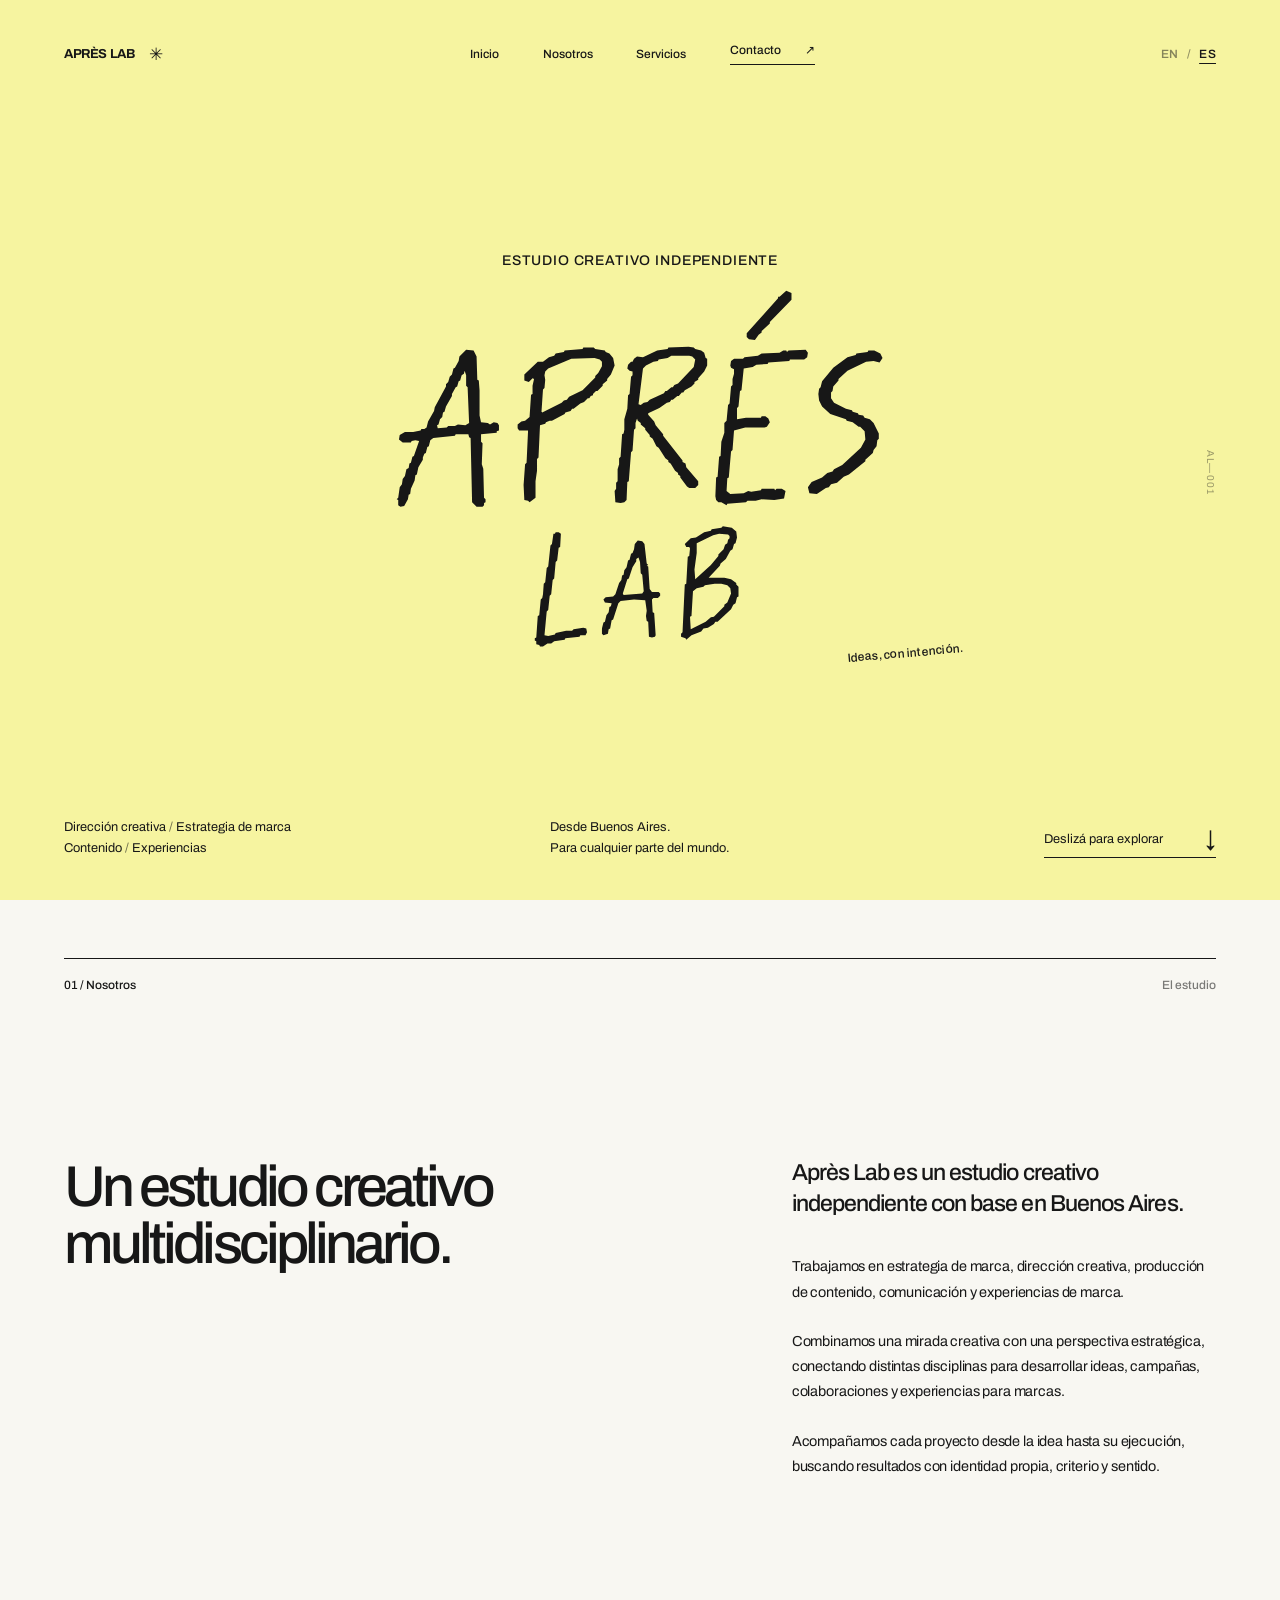
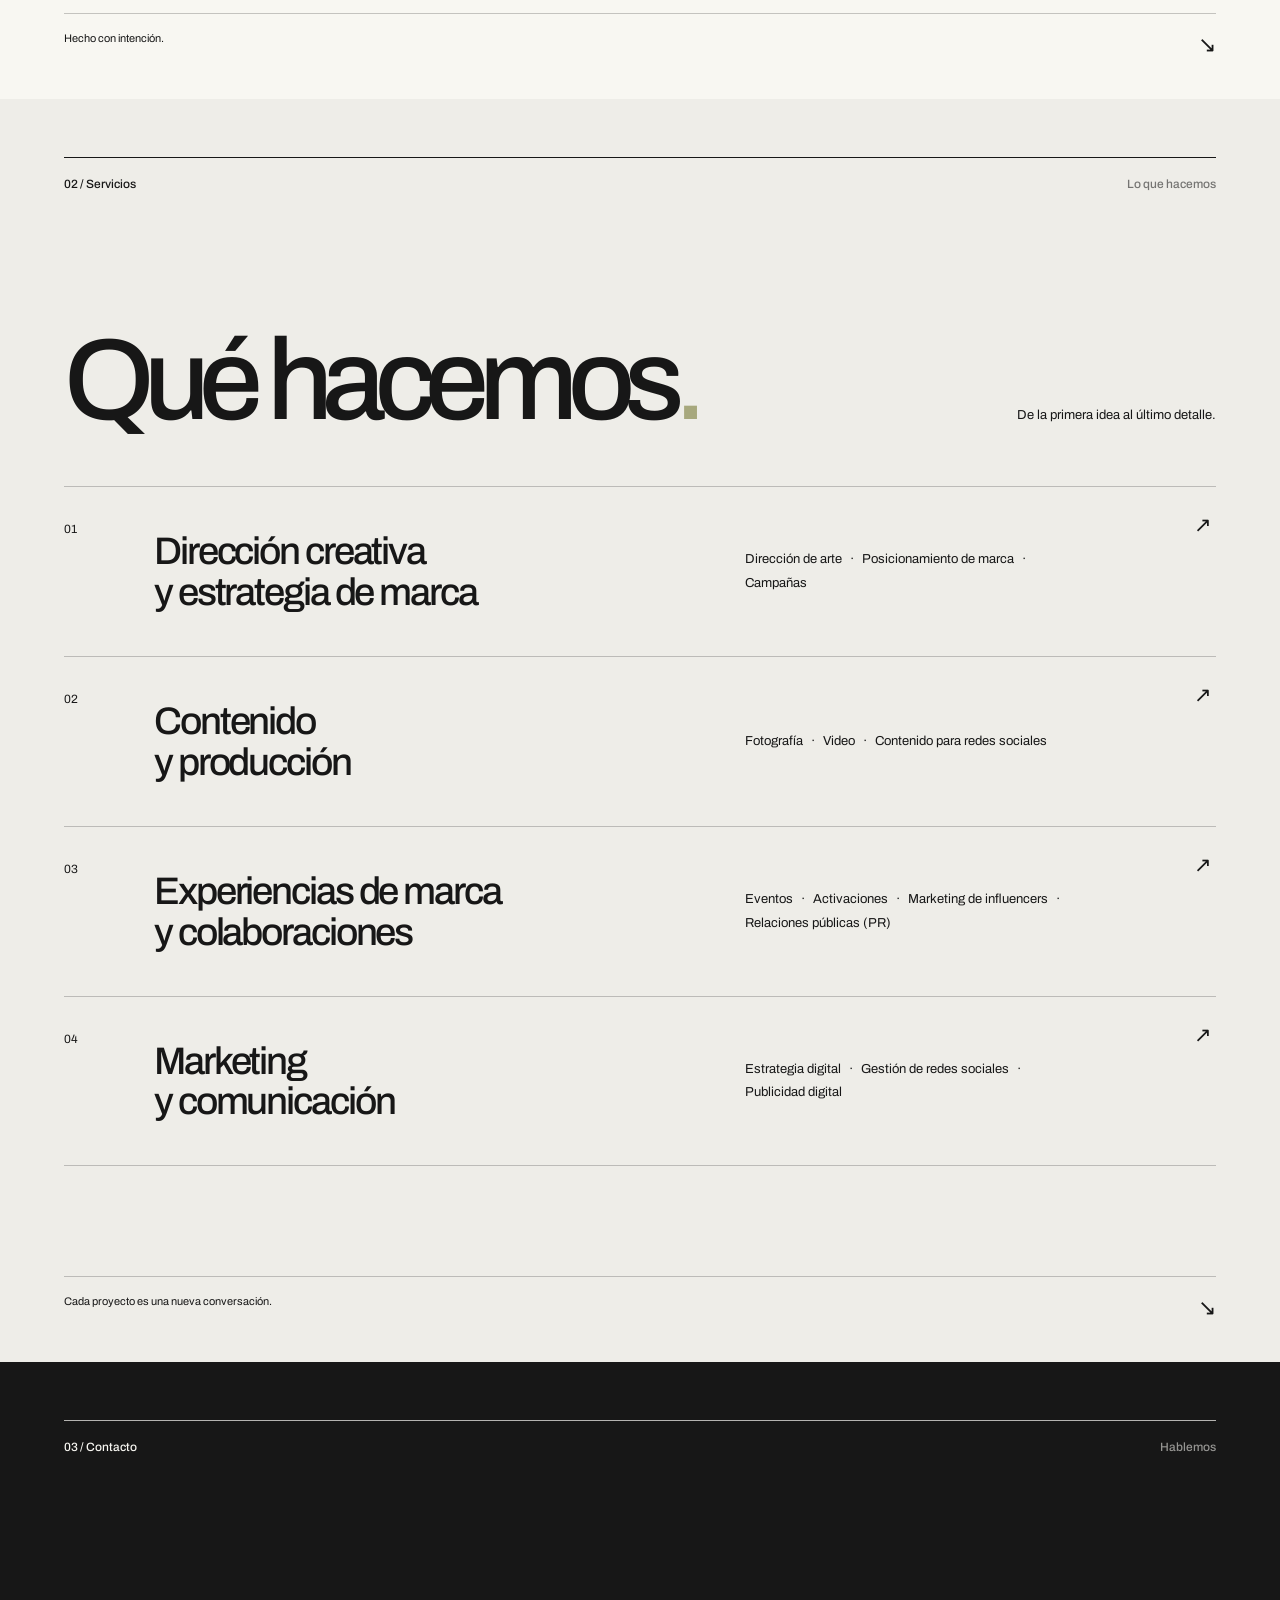
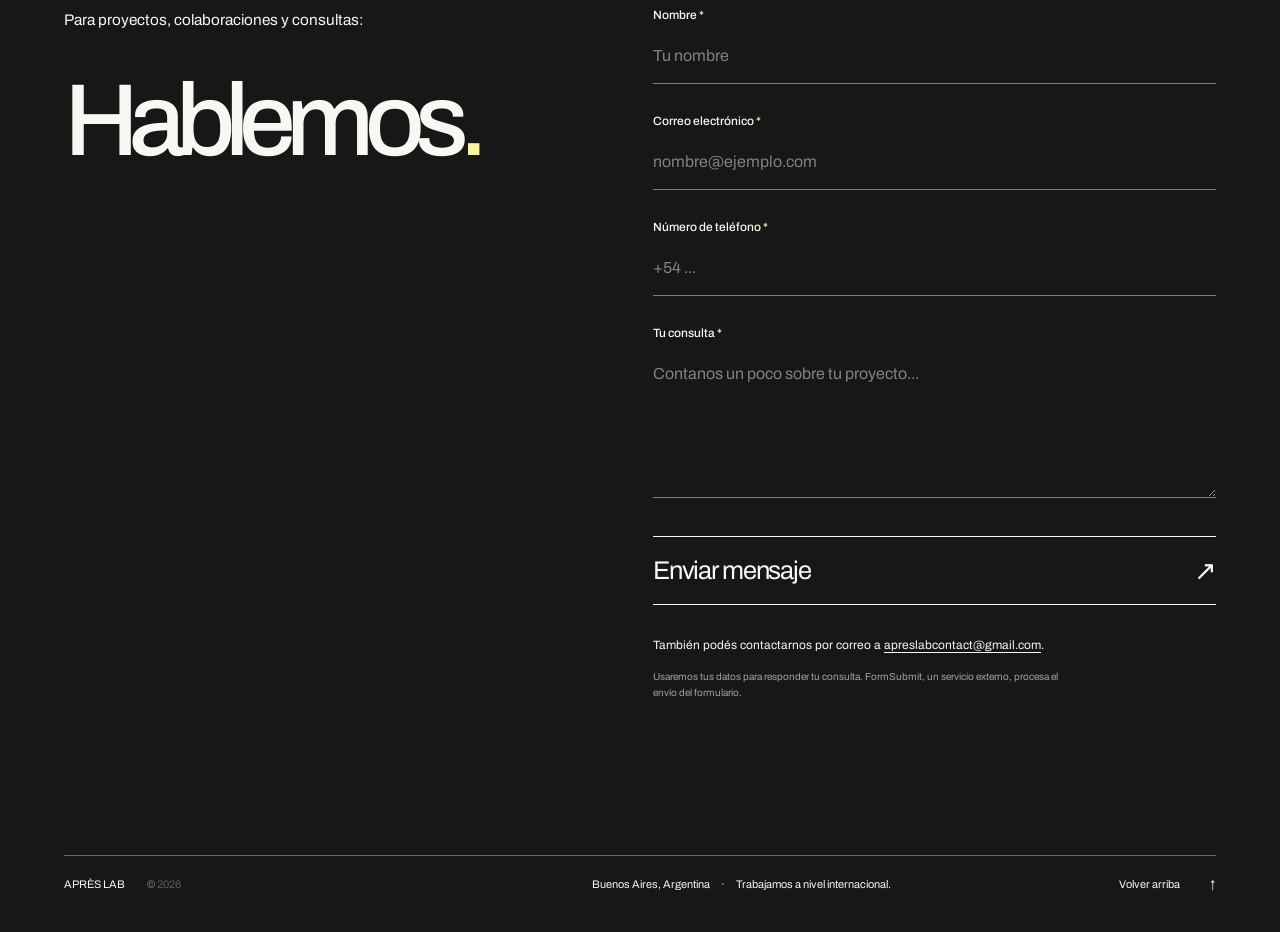
==== es/index.html @ 585a3391 "deploy(i18n): es/index.html from private website source" ====
<!doctype html>
<html lang="es-AR">
<head>
  <meta charset="utf-8" />
  <meta name="viewport" content="width=device-width, initial-scale=1" />
  <meta name="theme-color" content="#F6F4A0" />
  <meta name="description" content="Après Lab es un estudio creativo independiente con base en Buenos Aires. Dirección creativa, estrategia de marca, contenido y experiencias. Trabajamos a nivel internacional." />
  <meta property="og:type" content="website" />
  <meta property="og:title" content="APRÈS LAB — Estudio creativo independiente" />
  <meta property="og:description" content="Dirección creativa / Estrategia de marca / Contenido / Experiencias. Desde Buenos Aires, para cualquier parte del mundo." />
  <meta property="og:site_name" content="APRÈS LAB" />
  <meta name="color-scheme" content="light" />
  <link rel="canonical" href="https://apreslab.github.io/es/" />
  <link rel="alternate" hreflang="en" href="https://apreslab.github.io/" />
  <link rel="alternate" hreflang="es" href="https://apreslab.github.io/es/" />
  <link rel="alternate" hreflang="x-default" href="https://apreslab.github.io/" />
  <title>APRÈS LAB — Estudio creativo independiente</title>
  <link rel="icon" href="../assets/apres-lab-logo.svg" type="image/svg+xml" />
  <link rel="preconnect" href="https://fonts.googleapis.com" />
  <link rel="preconnect" href="https://fonts.gstatic.com" crossorigin />
  <link href="https://fonts.googleapis.com/css2?family=Archivo:wght@400;450;500;550;600;650;700&display=swap" rel="stylesheet" />
  <link rel="stylesheet" href="../styles.css" />
  <script defer src="../script.js"></script>
</head>
<body>
  <a class="skip-link" href="#about">Saltar al contenido</a>
  <div class="page">
    <section id="home" class="hero" aria-labelledby="hero-heading">
      <header class="site-header">
        <a class="wordmark" href="#home" aria-label="APRÈS LAB — Volver al inicio">
          <span class="wordmark__text">APRÈS LAB</span>
          <span class="wordmark__symbol" aria-hidden="true">✳</span>
        </a>
        <nav class="desktop-nav" aria-label="Navegación principal">
          <a href="#home" aria-current="page">Inicio</a>
          <a href="#about">Nosotros</a>
          <a href="#services">Servicios</a>
          <a href="#contact">Contacto <span aria-hidden="true">↗</span></a>
        </nav>
        <div class="header-actions">
          <nav class="language-switch" aria-label="Elegir idioma">
            <a href="../" lang="en" hreflang="en">EN</a>
            <span aria-hidden="true">/</span>
            <a href="./" lang="es" hreflang="es" aria-current="page">ES</a>
          </nav>
          <button class="menu-toggle" type="button" aria-controls="mobile-nav" aria-expanded="false" aria-label="Abrir menú">
            <span></span><span></span>
          </button>
        </div>
        <nav class="mobile-nav" id="mobile-nav" aria-label="Navegación móvil" hidden>
          <a href="#home">Inicio</a>
          <a href="#about">About</a>
          <a href="#services">Services</a>
          <a href="#contact">Contact <span aria-hidden="true">↗</span></a>
        </nav>
      </header>

      <div class="hero__middle">
        <p class="hero__eyebrow">Estudio creativo independiente</p>
        <h1 id="hero-heading" class="hero__logo">
          <img src="../assets/apres-lab-logo.svg" width="670" height="495" alt="APRÈS LAB" fetchpriority="high" />
        </h1>
        <p class="hero__note">Ideas, con intención.</p>
      </div>

      <div class="hero__bottom">
        <p>Dirección creativa <span>/</span> Estrategia de marca<br />Contenido <span>/</span> Experiencias</p>
        <p>Desde Buenos Aires.<br />Para cualquier parte del mundo.</p>
        <a class="hero__scroll" href="#about" aria-label="Ir a Nosotros">Deslizá para explorar <span aria-hidden="true">↓</span></a>
      </div>
      <span class="hero__edge-number" aria-hidden="true">AL—001</span>
    </section>

    <main>
      <section class="about section-pad" id="about" aria-labelledby="about-title">
        <div class="section-heading">
          <span class="section-index">01 / Nosotros</span>
          <span class="section-aside">El estudio</span>
        </div>
        <div class="about__grid">
          <h2 class="about__statement" id="about-title">Un estudio creativo<br />multidisciplinario.</h2>
          <div class="about__copy">
            <p class="about__lead">Après Lab es un estudio creativo independiente con base en Buenos Aires.</p>
            <p>Trabajamos en estrategia de marca, dirección creativa, producción de contenido, comunicación y experiencias de marca.</p>
            <p>Combinamos una mirada creativa con una perspectiva estratégica, conectando distintas disciplinas para desarrollar ideas, campañas, colaboraciones y experiencias para marcas.</p>
            <p>Acompañamos cada proyecto desde la idea hasta su ejecución, buscando resultados con identidad propia, criterio y sentido.</p>
          </div>
        </div>
        <div class="section-end"><span>Hecho con intención.</span><span aria-hidden="true">↘</span></div>
      </section>

      <section class="services section-pad" id="services" aria-labelledby="services-title">
        <div class="section-heading">
          <span class="section-index">02 / Servicios</span>
          <span class="section-aside">Lo que hacemos</span>
        </div>
        <div class="services__intro">
          <h2 id="services-title">Qué hacemos<span class="period">.</span></h2>
          <p>De la primera idea al último detalle.</p>
        </div>
        <ol class="services__list">
          <li class="service">
            <span class="service__number">01</span>
            <h3>Dirección creativa<br />y estrategia de marca</h3>
            <p>Dirección de arte <span>·</span> Posicionamiento de marca <span>·</span> Campañas</p>
            <span class="service__asterisk" aria-hidden="true">↗</span>
          </li>
          <li class="service">
            <span class="service__number">02</span>
            <h3>Contenido<br />y producción</h3>
            <p>Fotografía <span>·</span> Video <span>·</span> Contenido para redes sociales</p>
            <span class="service__asterisk" aria-hidden="true">↗</span>
          </li>
          <li class="service">
            <span class="service__number">03</span>
            <h3>Experiencias de marca<br />y colaboraciones</h3>
            <p>Eventos <span>·</span> Activaciones <span>·</span> Marketing de influencers <span>·</span> Relaciones públicas (PR)</p>
            <span class="service__asterisk" aria-hidden="true">↗</span>
          </li>
          <li class="service">
            <span class="service__number">04</span>
            <h3>Marketing<br />y comunicación</h3>
            <p>Estrategia digital <span>·</span> Gestión de redes sociales <span>·</span> Publicidad digital</p>
            <span class="service__asterisk" aria-hidden="true">↗</span>
          </li>
        </ol>
        <div class="section-end"><span>Cada proyecto es una nueva conversación.</span><span aria-hidden="true">↘</span></div>
      </section>

      <section class="contact contact--es section-pad" id="contact" aria-labelledby="contact-title">
        <div class="section-heading section-heading--inverse">
          <span class="section-index">03 / Contacto</span>
          <span class="section-aside">Hablemos</span>
        </div>
        <div class="contact__body">
          <div class="contact__heading">
            <p class="contact__intro">Para proyectos, colaboraciones y consultas:</p>
            <h2 id="contact-title">Hablemos<span>.</span></h2>
          </div>

          <div class="contact__form-wrap">
            <form id="contact-form" class="contact-form" action="https://formsubmit.co/apreslabcontact@gmail.com" method="POST">
              <input type="hidden" name="_subject" value="Nueva consulta — APRÈS LAB" />
              <input type="hidden" name="_next" value="https://apreslab.github.io/es/thanks.html" />
              <input type="hidden" name="_template" value="table" />
              <input type="hidden" name="_url" value="https://apreslab.github.io/es/#contact" />
              <div class="contact-form__trap" aria-hidden="true">
                <label for="contact-website">Dejá este campo vacío</label>
                <input type="text" name="_honey" id="contact-website" autocomplete="off" tabindex="-1" />
              </div>
              <div class="contact-form__field">
                <label for="contact-name">Nombre <span aria-hidden="true">*</span></label>
                <input id="contact-name" name="name" type="text" autocomplete="name" placeholder="Tu nombre" maxlength="120" required />
              </div>
              <div class="contact-form__field">
                <label for="contact-email">Correo electrónico <span aria-hidden="true">*</span></label>
                <input id="contact-email" name="email" type="email" autocomplete="email" placeholder="nombre@ejemplo.com" maxlength="254" required />
              </div>
              <div class="contact-form__field">
                <label for="contact-phone">Número de teléfono <span aria-hidden="true">*</span></label>
                <input id="contact-phone" name="phone" type="tel" autocomplete="tel" placeholder="+54 ..." maxlength="35" required />
              </div>
              <div class="contact-form__field contact-form__field--message">
                <label for="contact-message">Tu consulta <span aria-hidden="true">*</span></label>
                <textarea id="contact-message" name="message" rows="5" minlength="5" maxlength="5000" placeholder="Contanos un poco sobre tu proyecto..." required></textarea>
              </div>
              <button class="contact-form__submit" type="submit">
                <span class="contact-form__button-label">Enviar mensaje</span>
                <span class="contact-form__button-arrow" aria-hidden="true">↗</span>
              </button>
            </form>
            <p id="contact-form-error" class="contact-form__error" role="alert" hidden>No pudimos enviar tu mensaje. Volvé a intentarlo o escribinos directamente al correo que aparece debajo.</p>
            <div id="contact-form-success" class="contact-form__success" role="status" tabindex="-1" hidden>
              <span class="contact-form__success-kicker">Consulta recibida / APRÈS LAB</span>
              <h3>¡Gracias por escribirnos!</h3>
              <p>Nos pondremos en contacto pronto.</p>
            </div>
            <p class="contact__email-alternative">También podés contactarnos por correo a <a href="mailto:apreslabcontact@gmail.com">apreslabcontact@gmail.com</a>.</p>
            <p class="contact__privacy">Usaremos tus datos para responder tu consulta. FormSubmit, un servicio externo, procesa el envío del formulario.</p>
          </div>
        </div>
        <footer class="footer">
          <p>APRÈS LAB <span>© <span id="year">2026</span></span></p>
          <p>Buenos Aires, Argentina <span class="footer__sep">·</span> Trabajamos a nivel internacional.</p>
          <a href="#home">Volver arriba <span aria-hidden="true">↑</span></a>
        </footer>
      </section>
    </main>
  </div>
</body>
</html>
---- styles.css ----
:root{--yellow:#F6F4A0;--paper:#F8F7F2;--ink:#171717;--muted:#64645d;--line:rgba(23,23,23,.23);--side:clamp(24px,5vw,86px)}*{box-sizing:border-box}html{scroll-behavior:smooth}body{margin:0;background:var(--paper);color:var(--ink);font-family:"Archivo",Arial,sans-serif;-webkit-font-smoothing:antialiased}a{color:inherit;text-decoration:none}button{font:inherit}::selection{background:#171717;color:#f6f4a0}:focus-visible{outline:2px solid currentColor;outline-offset:5px}.skip-link{position:fixed;top:-100px;left:16px;background:#fff;padding:12px;z-index:100}.skip-link:focus{top:16px}.hero{min-height:100svh;background:var(--yellow);position:relative;padding:0 var(--side);display:flex;flex-direction:column}.site-header{height:108px;display:flex;align-items:center;justify-content:space-between;position:relative;z-index:5}.wordmark{font-size:13px;font-weight:700;letter-spacing:-.03em;display:flex;align-items:center;gap:14px}.wordmark__symbol{font-size:17px;font-weight:400}.desktop-nav{display:flex;align-items:center;gap:clamp(20px,3.4vw,60px);font-size:12px;font-weight:500}.desktop-nav a{transition:opacity .2s ease}.desktop-nav a:hover{opacity:.55}.desktop-nav a:last-child{border-bottom:1px solid currentColor;padding-bottom:7px}.desktop-nav a:last-child span{margin-left:22px}.menu-toggle,.mobile-nav{display:none}.hero__middle{display:flex;flex:1;min-height:440px;flex-direction:column;align-items:center;justify-content:center;padding:24px 0 16px}.hero__eyebrow{text-align:center;margin:0 0 16px;font-size:clamp(11px,1.15vw,14px);font-weight:500;letter-spacing:.06em;text-transform:uppercase}.hero__logo{margin:0;line-height:0;width:min(48vw,500px);min-width:280px}.hero__logo img{width:100%;height:auto;display:block}.hero__note{font-size:12px;letter-spacing:.02em;transform:rotate(-5deg);margin:-8px 0 0 46%;font-weight:500}.hero__bottom{padding:20px 0 42px;display:grid;grid-template-columns:1fr 1fr 1fr;align-items:end;gap:20px;font-size:clamp(11px,1vw,13px);line-height:1.6}.hero__bottom p{margin:0}.hero__bottom p span{opacity:.6}.hero__bottom p:nth-child(2){justify-self:center}.hero__scroll{justify-self:end;display:flex;gap:42px;align-items:center;border-bottom:1px solid currentColor;padding:0 0 7px}.hero__scroll span{font-size:22px;line-height:1}.hero__edge-number{position:absolute;right:var(--side);top:50%;writing-mode:vertical-rl;font-size:10px;letter-spacing:.12em;opacity:.42}.section-pad{padding:58px var(--side) 42px}.section-heading{display:flex;justify-content:space-between;align-items:center;border-top:1px solid var(--ink);padding:19px 0 0;font-size:12px;font-weight:500}.section-aside{opacity:.56}.about{background:var(--paper);min-height:760px;display:flex;flex-direction:column}.about__grid{display:grid;grid-template-columns:1.15fr .85fr;gap:12vw;padding:clamp(94px,13vw,205px) 0 110px;align-items:start}.about__statement{font-weight:500;font-size:clamp(42px,5.6vw,99px);letter-spacing:-.075em;line-height:.99;margin:0}.about__statement em{font-style:normal;text-decoration:underline;text-decoration-thickness:2px;text-underline-offset:13px}.about__copy{max-width:480px;font-size:clamp(14px,1.13vw,17px);line-height:1.75;letter-spacing:-.01em}.about__copy p{margin:0 0 24px}.about__copy .about__lead{font-size:clamp(20px,1.8vw,28px);line-height:1.32;font-weight:500;letter-spacing:-.04em;margin-bottom:35px}.section-end{border-top:1px solid var(--line);padding:18px 0 0;display:flex;justify-content:space-between;margin-top:auto;font-size:11px}.section-end span:last-child{font-size:22px}.services{background:#eeede8;min-height:800px}.services__intro{display:flex;align-items:end;justify-content:space-between;gap:30px;padding:clamp(85px,11vw,160px) 0 56px}.services__intro h2{font-size:clamp(60px,9vw,155px);font-weight:500;letter-spacing:-.09em;line-height:.85;margin:0}.period{color:#a7a87d}.services__intro p{font-size:13px;margin:0 0 8px}.services__list{padding:0;margin:0 0 110px;list-style:none}.service{display:grid;grid-template-columns:70px minmax(0,1fr) minmax(210px,.75fr) 22px;gap:20px;align-items:center;min-height:170px;padding:26px 0;border-top:1px solid var(--line)}.service:last-child{border-bottom:1px solid var(--line)}.service__number{font-size:12px;align-self:start;padding-top:9px}.service h3{font-size:clamp(25px,3vw,49px);font-weight:500;letter-spacing:-.055em;line-height:1.05;margin:0}.service p{font-size:13px;line-height:1.8;max-width:340px}.service p span{padding:0 5px}.service__asterisk{align-self:start;font-size:21px;font-weight:400}.contact{background:var(--ink);color:var(--paper);min-height:690px;display:flex;flex-direction:column}.section-heading--inverse{border-color:rgba(248,247,242,.7)}.contact__body{flex:1;display:flex;flex-direction:column;justify-content:center;padding:90px 0 115px}.contact__intro{font-size:clamp(13px,1.2vw,16px);margin:0 0 30px}.contact h2{font-size:clamp(100px,16vw,260px);line-height:.77;letter-spacing:-.1em;font-weight:500;margin:0 0 70px}.contact h2 span{color:var(--yellow)}.contact__email{display:inline-flex;align-items:center;gap:clamp(20px,6vw,90px);font-size:clamp(20px,3vw,43px);letter-spacing:-.055em;border-bottom:1px solid #aaa;padding-bottom:15px;align-self:start;transition:color .2s ease}.contact__email:hover{color:var(--yellow)}.contact__email span{font-size:clamp(22px,3vw,40px)}.footer{border-top:1px solid #6a6a67;display:grid;grid-template-columns:1fr 1fr auto;gap:18px;padding-top:22px;align-items:center;font-size:11px}.footer p{margin:0}.footer p:first-child{display:flex;gap:22px}.footer p:first-child span{opacity:.55}.footer__sep{padding:0 9px}.footer a span{margin-left:28px}@media (min-width:1800px){.page{max-width:2100px;margin:auto}}@media (max-width:900px){.hero__logo{width:min(70vw,490px)}.about__grid{gap:40px}.service{grid-template-columns:42px minmax(0,1fr) minmax(170px,.8fr) 20px}.service h3{font-size:29px}.contact h2{font-size:clamp(90px,16vw,160px)}}@media (max-width:640px){:root{--side:22px}.site-header{height:78px}.desktop-nav{display:none}.menu-toggle{display:flex;flex-direction:column;gap:7px;justify-content:center;width:38px;height:40px;border:0;background:none;padding:7px;cursor:pointer;z-index:7}.menu-toggle span{display:block;width:24px;height:1.5px;background:var(--ink);transition:transform .2s ease}.menu-toggle[aria-expanded="true"] span:first-child{transform:translateY(4.25px) rotate(45deg)}.menu-toggle[aria-expanded="true"] span:last-child{transform:translateY(-4.25px) rotate(-45deg)}.mobile-nav:not([hidden]){display:flex;position:absolute;left:calc(-1 * var(--side));right:calc(-1 * var(--side));top:78px;flex-direction:column;background:var(--yellow);padding:25px var(--side) 35px;gap:19px;border-top:1px solid var(--line);font-size:24px;letter-spacing:-.05em}.mobile-nav a{display:flex;justify-content:space-between}.hero{min-height:100svh}.hero__middle{min-height:360px;padding:0 0 30px}.hero__eyebrow{font-size:10px;margin-bottom:12px}.hero__logo{width:80vw;min-width:0}.hero__note{font-size:11px;margin-top:-5px;margin-left:44%}.hero__bottom{grid-template-columns:1fr auto;padding:12px 0 23px;gap:26px 12px;font-size:10px}.hero__bottom p:nth-child(2){justify-self:end;text-align:right}.hero__scroll{grid-column:1/-1;justify-self:stretch;justify-content:space-between;padding-top:14px}.hero__edge-number{display:none}.section-pad{padding:35px var(--side) 26px}.section-heading{font-size:11px;padding-top:14px}.about{min-height:auto}.about__grid{display:block;padding:95px 0 80px}.about__statement{font-size:clamp(44px,11vw,72px);margin-bottom:85px}.about__statement em{text-underline-offset:7px}.about__copy{font-size:15px}.about__copy .about__lead{font-size:23px}.section-end{font-size:10px}.services__intro{display:block;padding:92px 0 42px}.services__intro h2{font-size:clamp(60px,14vw,90px);margin-bottom:25px}.services__intro p{font-size:12px}.services__list{margin-bottom:90px}.service{grid-template-columns:32px 1fr 18px;min-height:0;gap:8px;padding:25px 0}.service__number{font-size:10px;padding-top:5px}.service h3{font-size:clamp(25px,7vw,35px)}.service p{grid-column:2;grid-row:2;max-width:280px;font-size:12px;margin:10px 0 0}.service__asterisk{grid-column:3;grid-row:1}.contact{min-height:640px}.contact__body{padding:105px 0 140px}.contact__intro{font-size:12px}.contact h2{font-size:clamp(92px,21vw,145px);margin-bottom:75px}.contact__email{font-size:clamp(20px,5.4vw,28px);gap:14px;max-width:100%;overflow-wrap:anywhere}.footer{display:flex;flex-wrap:wrap;justify-content:space-between;gap:20px 18px;font-size:10px}.footer p:nth-child(2){order:3;width:100%}.footer a span{margin-left:8px}}@media(prefers-reduced-motion:reduce){html{scroll-behavior:auto}*,*:before,*:after{transition:none!important;animation:none!important}}

/* APRÈS LAB contact form and concise about headline */
.about__statement {
  font-size: clamp(42px, 4.5vw, 78px);
  letter-spacing: -.068em;
}
.contact {
  min-height: 790px;
}
.contact__body {
  display: grid;
  grid-template-columns: minmax(0, .94fr) minmax(0, 1.06fr);
  align-items: start;
  gap: clamp(42px, 7vw, 140px);
  padding: clamp(100px, 12vw, 180px) 0 clamp(110px, 12vw, 170px);
}
.contact__heading {
  min-width: 0;
}
.contact__intro {
  margin: 0 0 43px;
  line-height: 1.6;
}
.contact h2 {
  margin: 0;
  font-size: clamp(70px, 9vw, 153px);
  letter-spacing: -.095em;
}
.contact__form-wrap {
  min-width: 0;
}
.contact-form__field {
  margin-bottom: 30px;
}
.contact-form__field label {
  display: block;
  font-size: 12px;
  font-weight: 500;
  margin-bottom: 12px;
}
.contact-form__field label span {
  color: var(--yellow);
}
.contact-form__field input,
.contact-form__field textarea {
  display: block;
  width: 100%;
  padding: 10px 0 15px;
  background: transparent;
  border: 0;
  border-bottom: 1px solid rgba(248, 247, 242, .45);
  border-radius: 0;
  color: var(--paper);
  font-family: inherit;
  font-weight: 400;
  font-size: 16px;
  line-height: 1.5;
  outline: none;
  appearance: none;
  transition: border-color .18s ease;
}
.contact-form__field input::placeholder,
.contact-form__field textarea::placeholder {
  color: rgba(248, 247, 242, .48);
  opacity: 1;
}
.contact-form__field input:focus,
.contact-form__field textarea:focus {
  border-color: var(--yellow);
}
.contact-form__field textarea {
  resize: vertical;
  min-height: 145px;
}
.contact-form__submit {
  margin-top: 8px;
  display: inline-flex;
  justify-content: space-between;
  align-items: center;
  width: 100%;
  padding: 18px 0;
  border: 0;
  border-top: 1px solid var(--paper);
  border-bottom: 1px solid var(--paper);
  color: var(--paper);
  background: transparent;
  text-align: left;
  cursor: pointer;
  font-size: clamp(19px, 2vw, 30px);
  letter-spacing: -.045em;
  transition: color .2s ease;
}
.contact-form__submit:not(:disabled):hover {
  color: var(--yellow);
}
.contact-form__submit:disabled {
  cursor: wait;
  opacity: .6;
}
.contact-form__button-arrow {
  font-size: 27px;
}
.contact-form__trap {
  position: absolute;
  width: 1px;
  height: 1px;
  overflow: hidden;
  clip-path: inset(50%);
  white-space: nowrap;
}
.contact__email-alternative {
  font-size: 12px;
  line-height: 1.6;
  margin: 31px 0 0;
}
.contact__email-alternative a {
  text-decoration: underline;
  text-underline-offset: 3px;
}
.contact__privacy {
  margin: 14px 0 0;
  max-width: 420px;
  font-size: 10px;
  line-height: 1.6;
  color: rgba(248,247,242,.62);
}
.contact-form__error {
  margin: 18px 0 0;
  padding: 14px 16px;
  border: 1px solid rgba(248,247,242,.55);
  font-size: 13px;
  line-height: 1.5;
}
.contact-form__success {
  padding: 50px 0 65px;
}
.contact-form__success-kicker {
  text-transform: uppercase;
  letter-spacing: .06em;
  font-size: 11px;
  color: var(--yellow);
}
.contact-form__success h3 {
  font-size: clamp(43px, 5.4vw, 78px);
  font-weight: 500;
  line-height: 1.03;
  letter-spacing: -.075em;
  margin: 28px 0 17px;
}
.contact-form__success p {
  font-size: 17px;
  margin: 0;
  line-height: 1.5;
}
[hidden] { display: none !important; }

/* Dedicated no-JavaScript thank-you redirect from FormSubmit */
.thanks-page {
  min-height: 100svh;
  background: var(--ink);
  color: var(--paper);
}
.thanks-page__main {
  min-height: 100svh;
  display: flex;
  flex-direction: column;
  padding: 48px var(--side);
}
.thanks-page__brand {
  font-size: 13px;
  letter-spacing: -.025em;
  font-weight: 700;
}
.thanks-page__content {
  flex: 1;
  display: flex;
  flex-direction: column;
  justify-content: center;
  padding: 70px 0;
}
.thanks-page__kicker {
  text-transform: uppercase;
  font-size: 12px;
  letter-spacing: .07em;
  color: var(--yellow);
}
.thanks-page h1 {
  font-size: clamp(70px, 11vw, 175px);
  font-weight: 500;
  line-height: .98;
  letter-spacing: -.09em;
  max-width: 1150px;
  margin: 30px 0 25px;
}
.thanks-page__content p:not(.thanks-page__kicker) {
  margin: 0 0 43px;
  font-size: clamp(16px, 1.6vw, 22px);
}
.thanks-page__back {
  align-self: flex-start;
  font-size: 13px;
  border-bottom: 1px solid var(--paper);
  padding-bottom: 8px;
}
.thanks-page__footer {
  border-top: 1px solid rgba(248,247,242,.5);
  padding-top: 20px;
  font-size: 11px;
}
@media(max-width: 900px) {
  .about__statement { font-size: clamp(38px, 4.5vw, 54px); }
  .contact__body { gap: 46px; }
  .contact h2 { font-size: clamp(67px, 8.5vw, 100px); }
}
@media(max-width: 640px) {
  .about__statement { font-size: clamp(29px, 8vw, 46px); letter-spacing: -.07em; }
  .contact { min-height: 0; }
  .contact__body {
    display: grid;
    grid-template-columns: minmax(0, 1fr);
    gap: 65px;
    padding: 96px 0 125px;
  }
  .contact__intro { margin-bottom: 28px; }
  .contact h2 { font-size: clamp(92px, 21vw, 145px); }
  .contact-form__field { margin-bottom: 26px; }
  .contact-form__field input, .contact-form__field textarea { font-size: 16px; }
  .contact-form__submit { font-size: 24px; }
  .contact__email-alternative { font-size: 11px; overflow-wrap: anywhere; }
  .contact__privacy { font-size: 10px; }
  .contact-form__success { padding: 30px 0 45px; }
  .thanks-page__main { padding-top: 27px; padding-bottom: 27px; }
  .thanks-page h1 { font-size: clamp(60px, 13vw, 95px); }
}

/* English / Spanish selector — shared by both static localizations */
.header-actions {display:flex;align-items:center;gap:clamp(14px,2.5vw,38px);margin-left:clamp(16px,3vw,55px)}
.language-switch {display:inline-flex;align-items:center;gap:8px;flex:0 0 auto;white-space:nowrap;font-size:12px;font-weight:550;letter-spacing:.035em}
.language-switch span {opacity:.45}
.language-switch a {text-decoration:none;opacity:.5;transition:opacity .2s}
.language-switch a:hover,.language-switch a[aria-current="page"] {opacity:1}
.language-switch a[aria-current="page"] {text-decoration:underline;text-decoration-thickness:1px;text-underline-offset:5px}
.thanks-page__header {display:flex;align-items:center;justify-content:space-between;gap:24px}
.thanks-page .language-switch a {color:var(--paper)}
.thanks-page .language-switch span {color:var(--paper)}
.contact--es h2 {font-size:clamp(64px,8vw,128px);line-height:.91}
.contact--es .contact-form__success h3 {overflow-wrap:break-word}
@media (max-width:900px) {
 .desktop-nav {gap:clamp(12px,2.2vw,28px)}
 .header-actions {margin-left:clamp(12px,2vw,25px)}
 .language-switch {font-size:11px;gap:6px}
 .contact--es h2 {font-size:clamp(65px,8vw,100px)}
}
@media (max-width:640px) {
 .header-actions {margin-left:auto;gap:17px}
 .site-header .language-switch {font-size:12px}
 .contact--es h2 {font-size:clamp(64px,13.3vw,92px);letter-spacing:-.075em}
 .thanks-page__header .language-switch {font-size:12px}
}

/* A slightly narrower heading ensures the long Spanish word stays intact on phones. */
@media(max-width:640px){
  html[lang^="es"] .about__statement {
    font-size:clamp(25px,7.1vw,39px);
    line-height:1.04;
    letter-spacing:-.07em;
    overflow-wrap:break-word;
  }
}
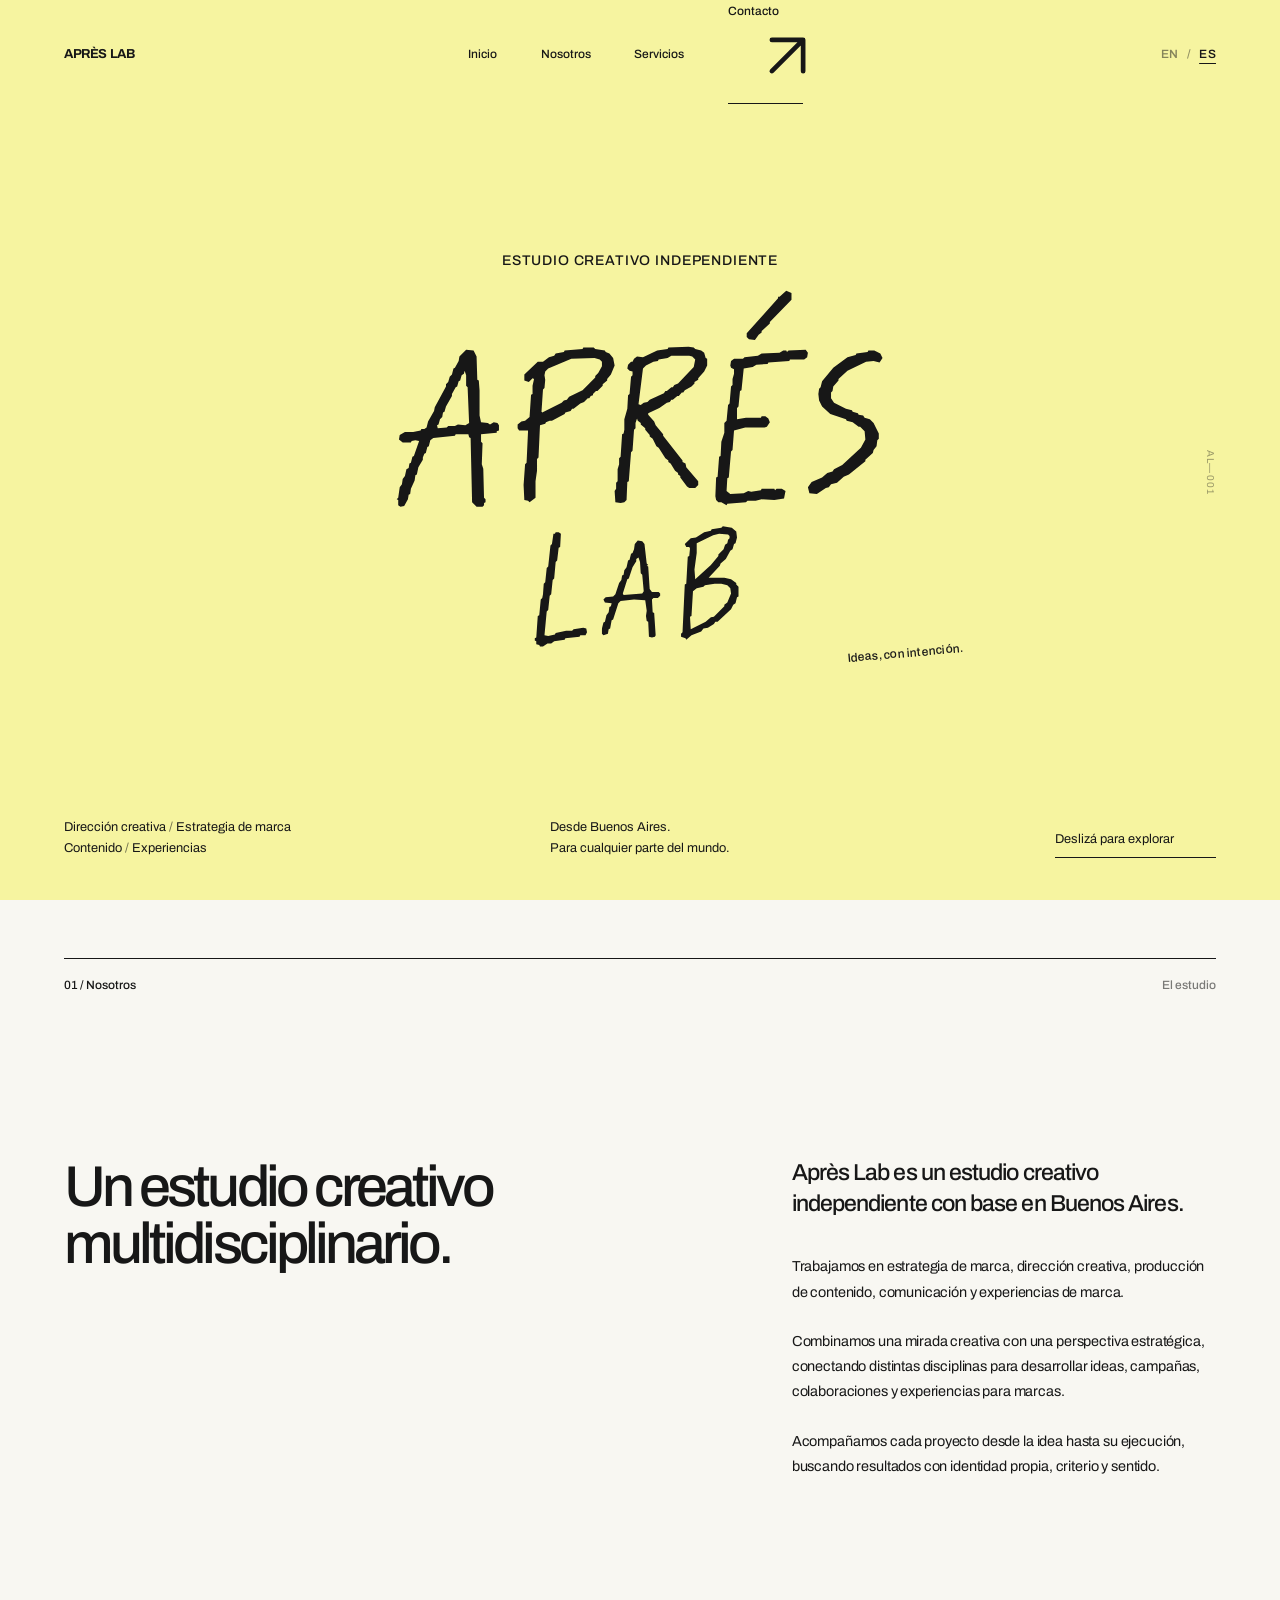
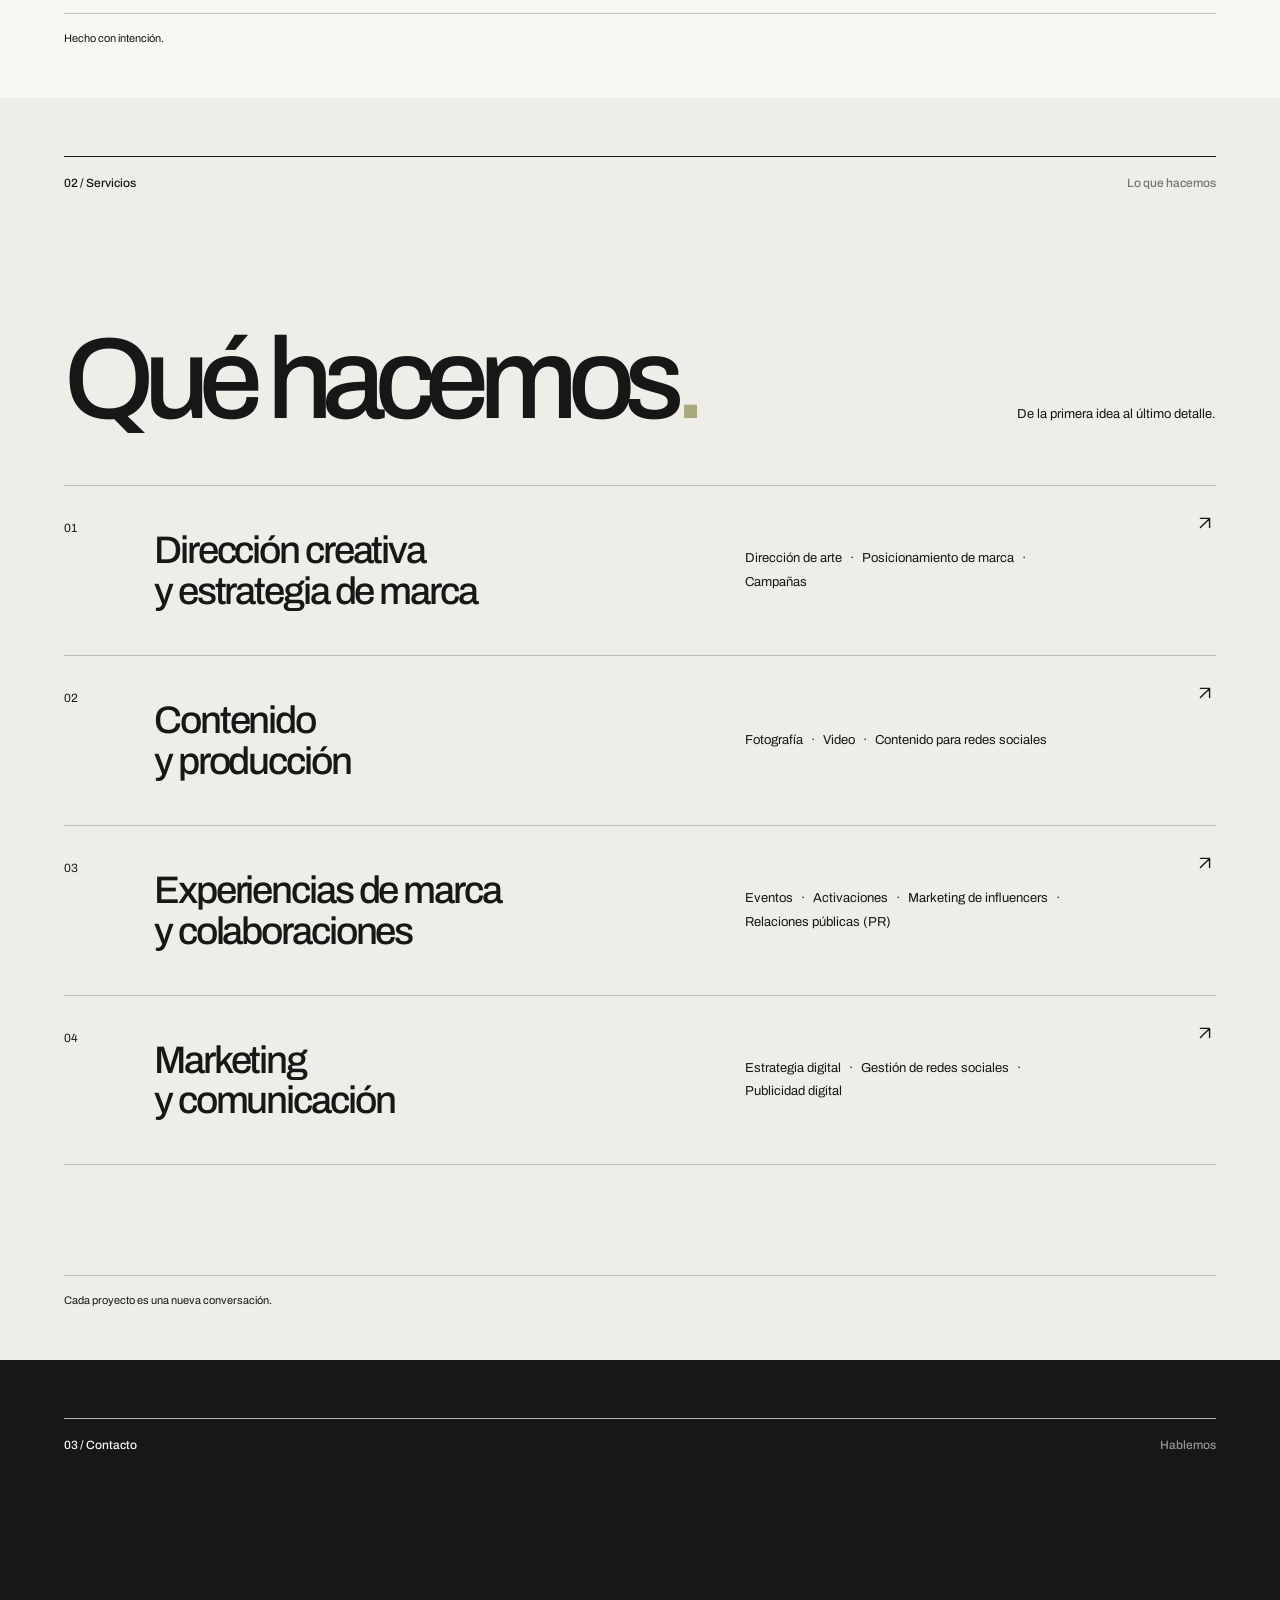
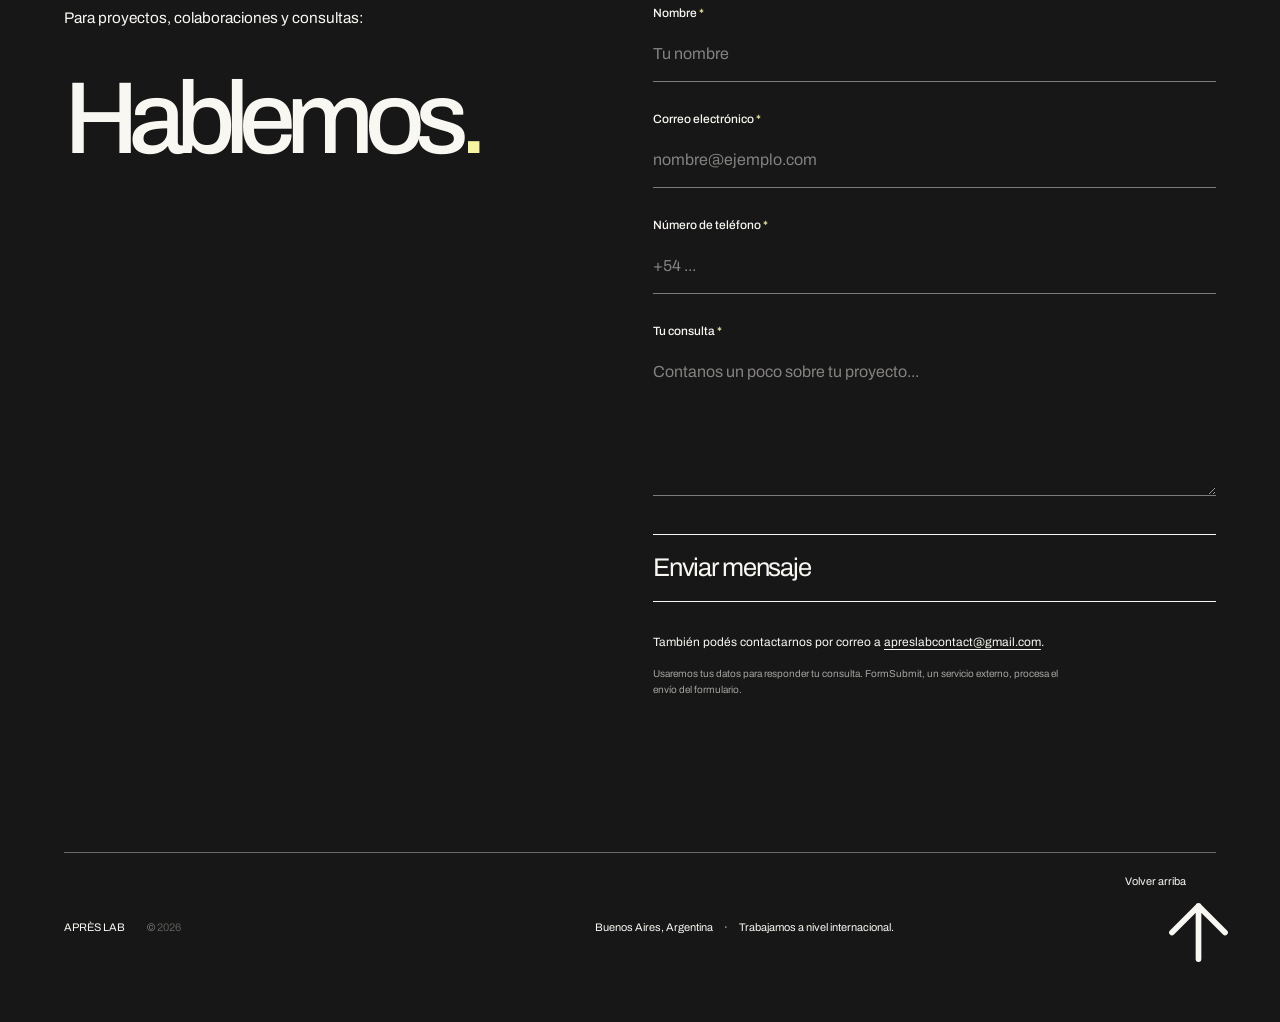
==== commit 56955aea: "deploy(ui): synchronize cross-device SVG icons (es/index.html)" ====
--- a/es/index.html
+++ b/es/index.html
@@ -29,13 +29,13 @@
       <header class="site-header">
         <a class="wordmark" href="#home" aria-label="APRÈS LAB — Volver al inicio">
           <span class="wordmark__text">APRÈS LAB</span>
-          <span class="wordmark__symbol" aria-hidden="true">✳</span>
+          <span class="wordmark__symbol" aria-hidden="true"><svg class="ui-icon ui-icon--asterisk" viewBox="0 0 24 24" fill="none" stroke="currentColor" stroke-width="1.5" stroke-linecap="round" stroke-linejoin="round" aria-hidden="true" focusable="false"><path d="M12 2v20 M2 12h20 M4.93 4.93l14.14 14.14 M19.07 4.93 4.93 19.07"/></svg></span>
         </a>
         <nav class="desktop-nav" aria-label="Navegación principal">
           <a href="#home" aria-current="page">Inicio</a>
           <a href="#about">Nosotros</a>
           <a href="#services">Servicios</a>
-          <a href="#contact">Contacto <span aria-hidden="true">↗</span></a>
+          <a href="#contact">Contacto <span aria-hidden="true"><svg class="ui-icon ui-icon--up-right" viewBox="0 0 24 24" fill="none" stroke="currentColor" stroke-width="1.5" stroke-linecap="round" stroke-linejoin="round" aria-hidden="true" focusable="false"><path d="M7 17 17 7 M7 7h10v10"/></svg></span></a>
         </nav>
         <div class="header-actions">
           <nav class="language-switch" aria-label="Elegir idioma">
@@ -51,7 +51,7 @@
           <a href="#home">Inicio</a>
           <a href="#about">About</a>
           <a href="#services">Services</a>
-          <a href="#contact">Contact <span aria-hidden="true">↗</span></a>
+          <a href="#contact">Contacto <span aria-hidden="true"><svg class="ui-icon ui-icon--up-right" viewBox="0 0 24 24" fill="none" stroke="currentColor" stroke-width="1.5" stroke-linecap="round" stroke-linejoin="round" aria-hidden="true" focusable="false"><path d="M7 17 17 7 M7 7h10v10"/></svg></span></a>
         </nav>
       </header>
 
@@ -66,7 +66,7 @@
       <div class="hero__bottom">
         <p>Dirección creativa <span>/</span> Estrategia de marca<br />Contenido <span>/</span> Experiencias</p>
         <p>Desde Buenos Aires.<br />Para cualquier parte del mundo.</p>
-        <a class="hero__scroll" href="#about" aria-label="Ir a Nosotros">Deslizá para explorar <span aria-hidden="true">↓</span></a>
+        <a class="hero__scroll" href="#about" aria-label="Ir a Nosotros">Deslizá para explorar <span aria-hidden="true"><svg class="ui-icon ui-icon--down" viewBox="0 0 24 24" fill="none" stroke="currentColor" stroke-width="1.5" stroke-linecap="round" stroke-linejoin="round" aria-hidden="true" focusable="false"><path d="M12 5v14 M5 12l7 7 7-7"/></svg></span></a>
       </div>
       <span class="hero__edge-number" aria-hidden="true">AL—001</span>
     </section>
@@ -86,7 +86,7 @@
             <p>Acompañamos cada proyecto desde la idea hasta su ejecución, buscando resultados con identidad propia, criterio y sentido.</p>
           </div>
         </div>
-        <div class="section-end"><span>Hecho con intención.</span><span aria-hidden="true">↘</span></div>
+        <div class="section-end"><span>Hecho con intención.</span><span aria-hidden="true"><svg class="ui-icon ui-icon--down-right" viewBox="0 0 24 24" fill="none" stroke="currentColor" stroke-width="1.5" stroke-linecap="round" stroke-linejoin="round" aria-hidden="true" focusable="false"><path d="M7 7 17 17 M17 7v10H7"/></svg></span></div>
       </section>
 
       <section class="services section-pad" id="services" aria-labelledby="services-title">
@@ -103,28 +103,28 @@
             <span class="service__number">01</span>
             <h3>Dirección creativa<br />y estrategia de marca</h3>
             <p>Dirección de arte <span>·</span> Posicionamiento de marca <span>·</span> Campañas</p>
-            <span class="service__asterisk" aria-hidden="true">↗</span>
+            <span class="service__asterisk" aria-hidden="true"><svg class="ui-icon ui-icon--up-right" viewBox="0 0 24 24" fill="none" stroke="currentColor" stroke-width="1.5" stroke-linecap="round" stroke-linejoin="round" aria-hidden="true" focusable="false"><path d="M7 17 17 7 M7 7h10v10"/></svg></span>
           </li>
           <li class="service">
             <span class="service__number">02</span>
             <h3>Contenido<br />y producción</h3>
             <p>Fotografía <span>·</span> Video <span>·</span> Contenido para redes sociales</p>
-            <span class="service__asterisk" aria-hidden="true">↗</span>
+            <span class="service__asterisk" aria-hidden="true"><svg class="ui-icon ui-icon--up-right" viewBox="0 0 24 24" fill="none" stroke="currentColor" stroke-width="1.5" stroke-linecap="round" stroke-linejoin="round" aria-hidden="true" focusable="false"><path d="M7 17 17 7 M7 7h10v10"/></svg></span>
           </li>
           <li class="service">
             <span class="service__number">03</span>
             <h3>Experiencias de marca<br />y colaboraciones</h3>
             <p>Eventos <span>·</span> Activaciones <span>·</span> Marketing de influencers <span>·</span> Relaciones públicas (PR)</p>
-            <span class="service__asterisk" aria-hidden="true">↗</span>
+            <span class="service__asterisk" aria-hidden="true"><svg class="ui-icon ui-icon--up-right" viewBox="0 0 24 24" fill="none" stroke="currentColor" stroke-width="1.5" stroke-linecap="round" stroke-linejoin="round" aria-hidden="true" focusable="false"><path d="M7 17 17 7 M7 7h10v10"/></svg></span>
           </li>
           <li class="service">
             <span class="service__number">04</span>
             <h3>Marketing<br />y comunicación</h3>
             <p>Estrategia digital <span>·</span> Gestión de redes sociales <span>·</span> Publicidad digital</p>
-            <span class="service__asterisk" aria-hidden="true">↗</span>
+            <span class="service__asterisk" aria-hidden="true"><svg class="ui-icon ui-icon--up-right" viewBox="0 0 24 24" fill="none" stroke="currentColor" stroke-width="1.5" stroke-linecap="round" stroke-linejoin="round" aria-hidden="true" focusable="false"><path d="M7 17 17 7 M7 7h10v10"/></svg></span>
           </li>
         </ol>
-        <div class="section-end"><span>Cada proyecto es una nueva conversación.</span><span aria-hidden="true">↘</span></div>
+        <div class="section-end"><span>Cada proyecto es una nueva conversación.</span><span aria-hidden="true"><svg class="ui-icon ui-icon--down-right" viewBox="0 0 24 24" fill="none" stroke="currentColor" stroke-width="1.5" stroke-linecap="round" stroke-linejoin="round" aria-hidden="true" focusable="false"><path d="M7 7 17 17 M17 7v10H7"/></svg></span></div>
       </section>
 
       <section class="contact contact--es section-pad" id="contact" aria-labelledby="contact-title">
@@ -166,7 +166,7 @@
               </div>
               <button class="contact-form__submit" type="submit">
                 <span class="contact-form__button-label">Enviar mensaje</span>
-                <span class="contact-form__button-arrow" aria-hidden="true">↗</span>
+                <span class="contact-form__button-arrow" aria-hidden="true"><svg class="ui-icon ui-icon--up-right" viewBox="0 0 24 24" fill="none" stroke="currentColor" stroke-width="1.5" stroke-linecap="round" stroke-linejoin="round" aria-hidden="true" focusable="false"><path d="M7 17 17 7 M7 7h10v10"/></svg></span>
               </button>
             </form>
             <p id="contact-form-error" class="contact-form__error" role="alert" hidden>No pudimos enviar tu mensaje. Volvé a intentarlo o escribinos directamente al correo que aparece debajo.</p>
@@ -182,7 +182,7 @@
         <footer class="footer">
           <p>APRÈS LAB <span>© <span id="year">2026</span></span></p>
           <p>Buenos Aires, Argentina <span class="footer__sep">·</span> Trabajamos a nivel internacional.</p>
-          <a href="#home">Volver arriba <span aria-hidden="true">↑</span></a>
+          <a href="#home">Volver arriba <span aria-hidden="true"><svg class="ui-icon ui-icon--up" viewBox="0 0 24 24" fill="none" stroke="currentColor" stroke-width="1.5" stroke-linecap="round" stroke-linejoin="round" aria-hidden="true" focusable="false"><path d="M12 19V5 M5 12l7-7 7 7"/></svg></span></a>
         </footer>
       </section>
     </main>
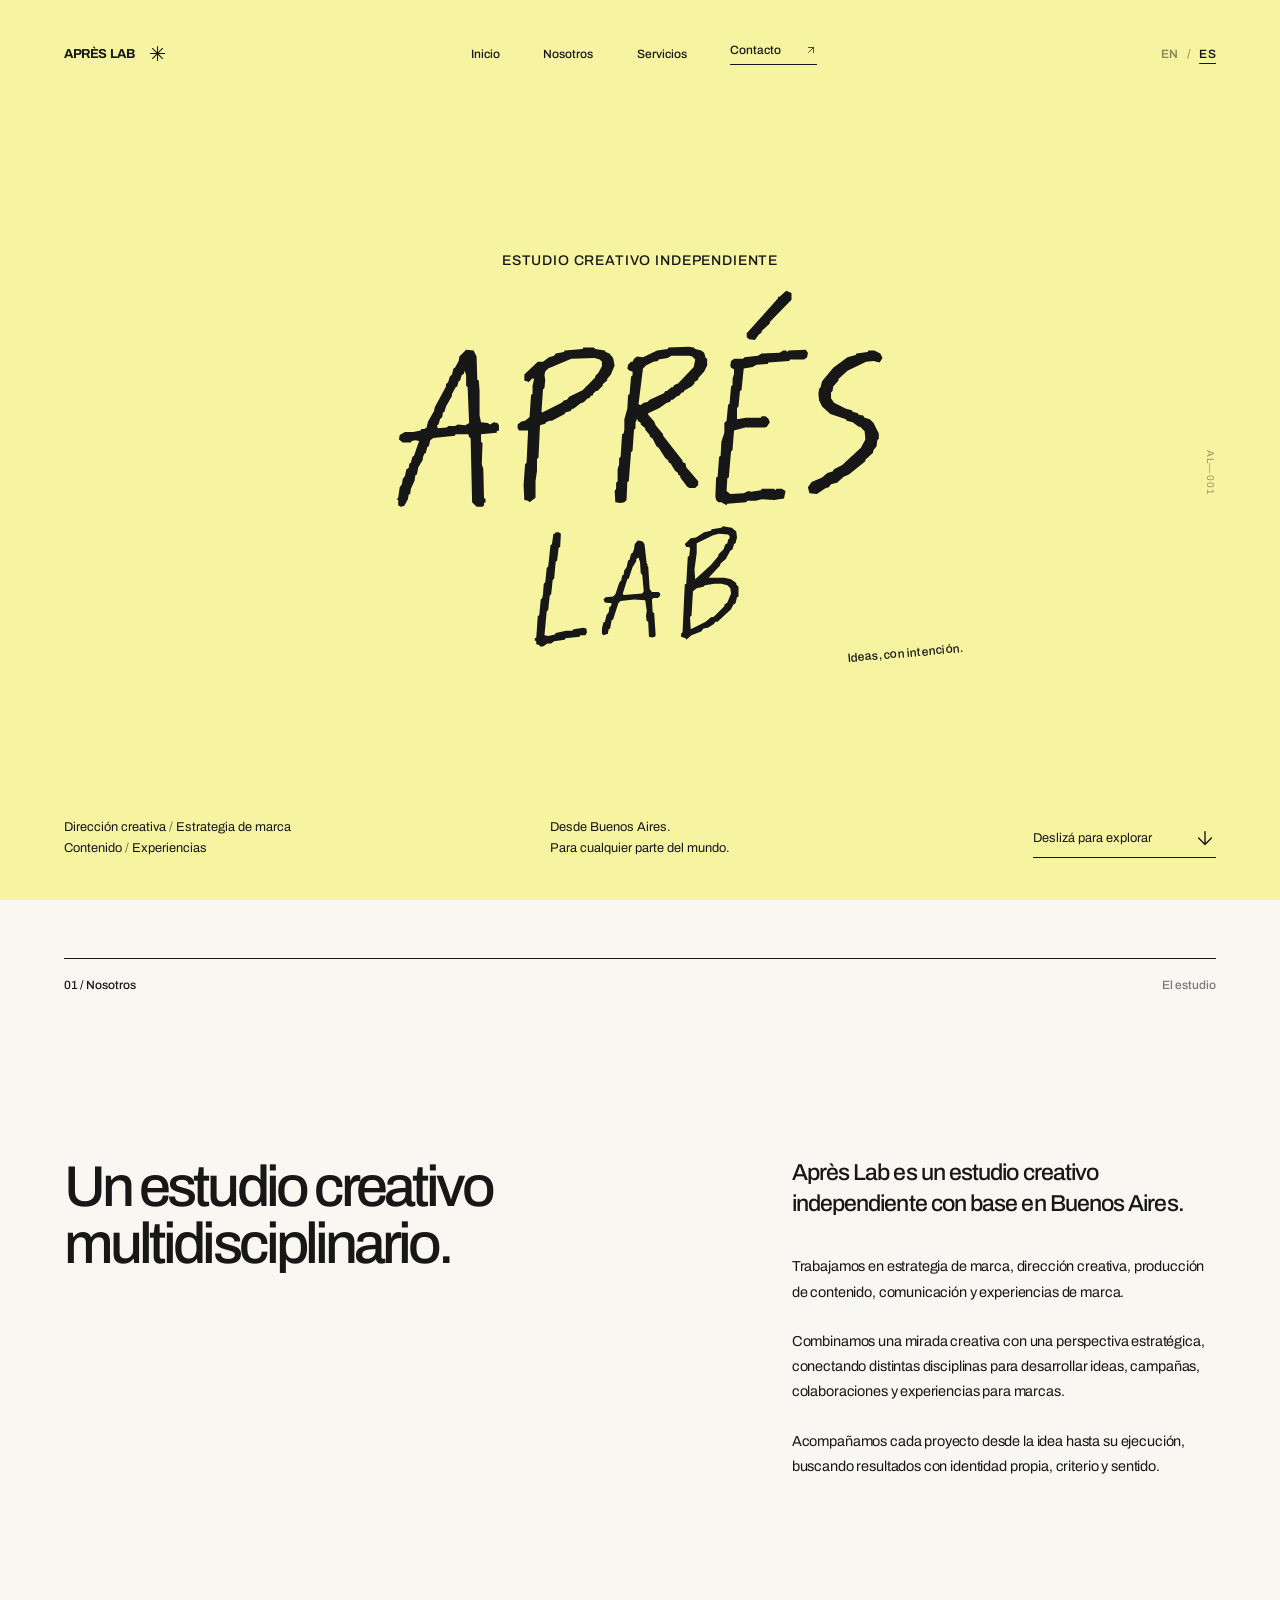
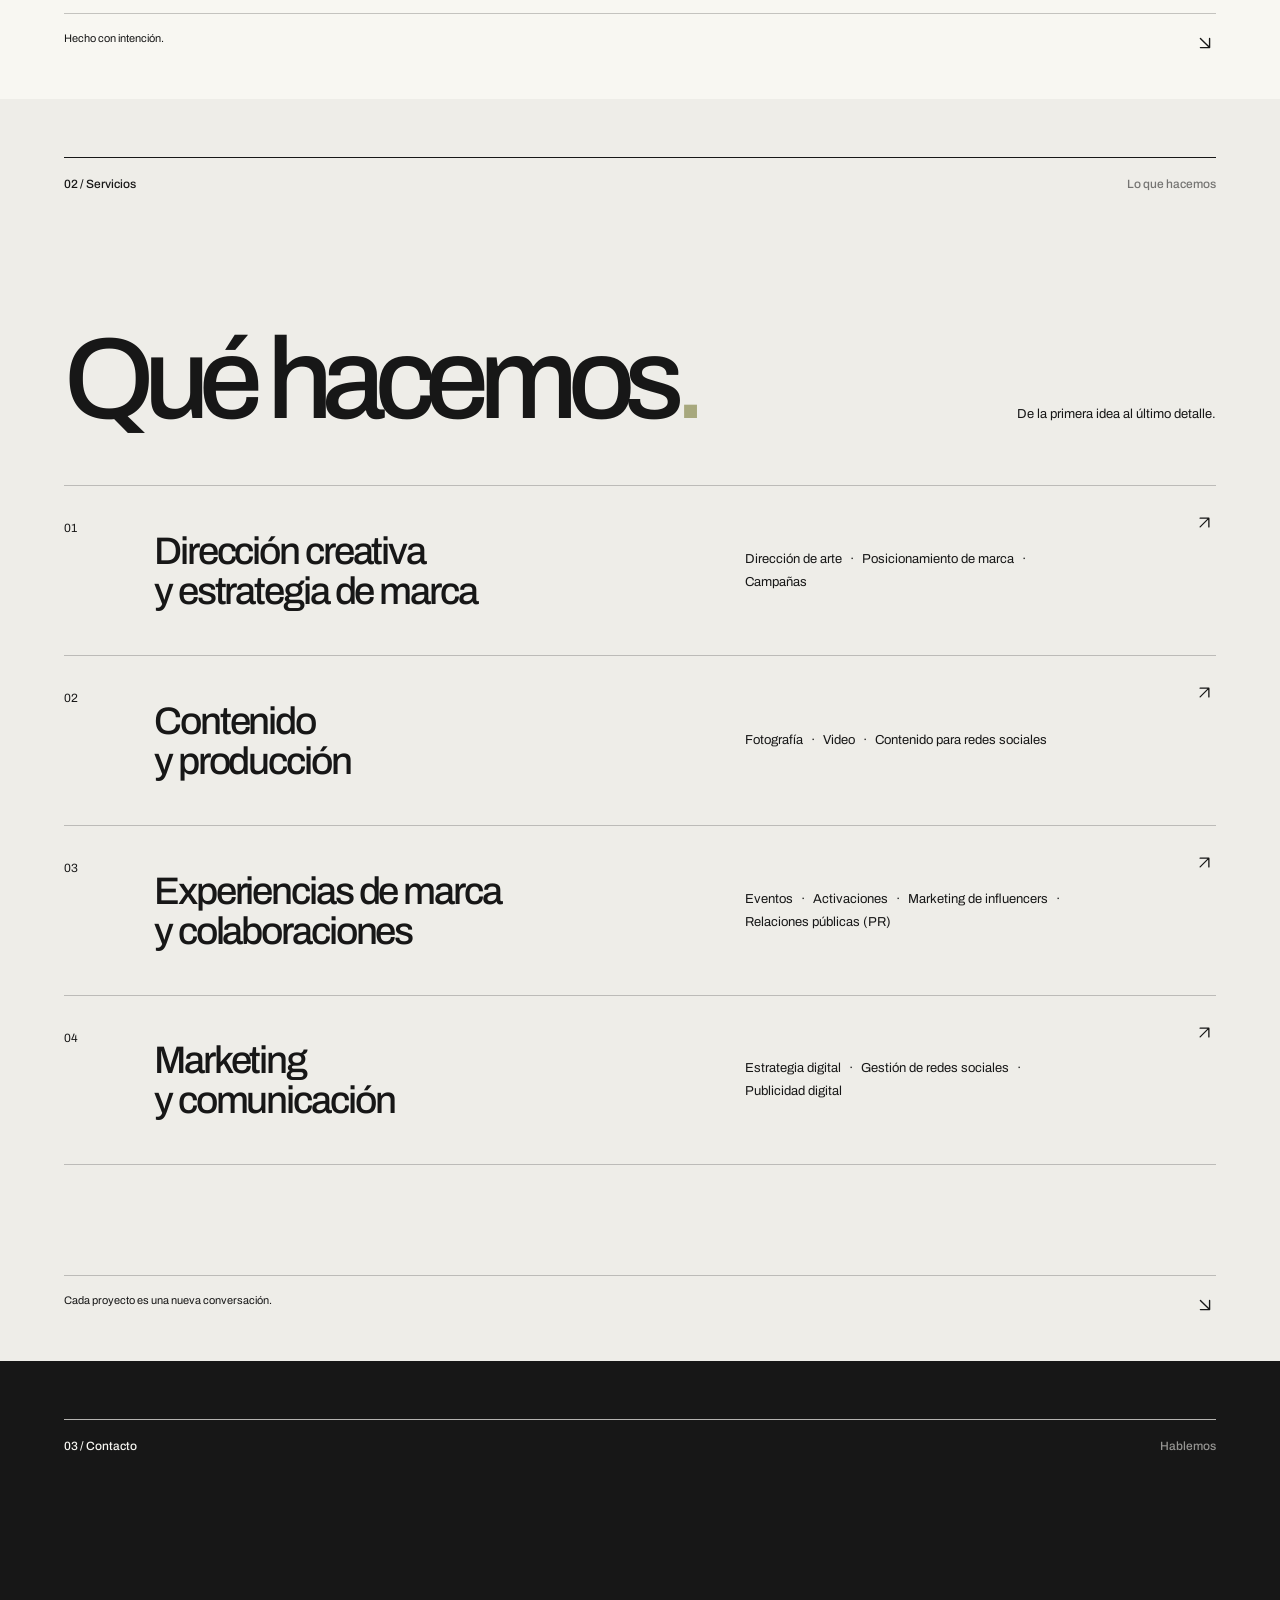
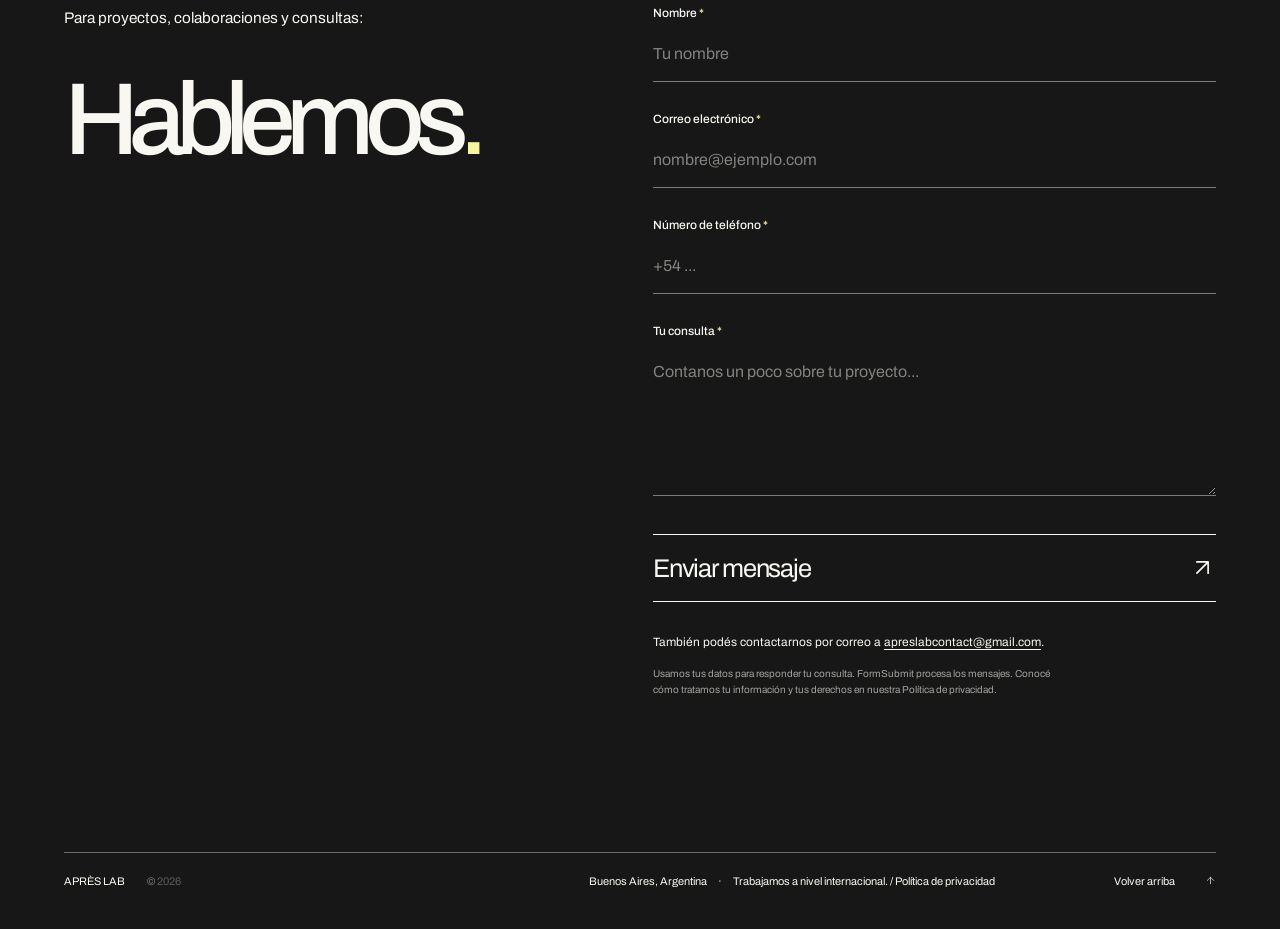
==== commit e4d4521d: "deploy(privacy): publish bilingual privacy notice (es/index.html)" ====
--- a/es/index.html
+++ b/es/index.html
@@ -176,12 +176,12 @@
               <p>Nos pondremos en contacto pronto.</p>
             </div>
             <p class="contact__email-alternative">También podés contactarnos por correo a <a href="mailto:apreslabcontact@gmail.com">apreslabcontact@gmail.com</a>.</p>
-            <p class="contact__privacy">Usaremos tus datos para responder tu consulta. FormSubmit, un servicio externo, procesa el envío del formulario.</p>
+            <p class="contact__privacy">Usamos tus datos para responder tu consulta. FormSubmit procesa los mensajes. Conocé cómo tratamos tu información y tus derechos en nuestra <a href="./privacidad/">Política de privacidad</a>.</p>
           </div>
         </div>
         <footer class="footer">
           <p>APRÈS LAB <span>© <span id="year">2026</span></span></p>
-          <p>Buenos Aires, Argentina <span class="footer__sep">·</span> Trabajamos a nivel internacional.</p>
+          <p>Buenos Aires, Argentina <span class="footer__sep">·</span> Trabajamos a nivel internacional. <span class="footer__legal-sep" aria-hidden="true">/</span> <a class="footer__privacy-link" href="./privacidad/">Política de privacidad</a></p>
           <a href="#home">Volver arriba <span aria-hidden="true"><svg class="ui-icon ui-icon--up" viewBox="0 0 24 24" fill="none" stroke="currentColor" stroke-width="1.5" stroke-linecap="round" stroke-linejoin="round" aria-hidden="true" focusable="false"><path d="M12 19V5 M5 12l7-7 7 7"/></svg></span></a>
         </footer>
       </section>
--- a/styles.css
+++ b/styles.css
@@ -268,3 +268,34 @@
     overflow-wrap:break-word;
   }
 }
+
+
+/* Native vector icon system: never rely on OS emoji glyph substitution. */
+.ui-icon {
+  display: inline-block;
+  width: 1em;
+  height: 1em;
+  flex: 0 0 auto;
+  vertical-align: -0.125em;
+  overflow: visible;
+  fill: none;
+  stroke: currentColor;
+  stroke-width: 1.5;
+  stroke-linecap: round;
+  stroke-linejoin: round;
+}
+.wordmark__symbol .ui-icon { vertical-align: -0.125em; }
+.thanks-page__brand {
+  display: inline-flex;
+  align-items: center;
+  gap: 9px;
+}
+.thanks-page__back {
+  display: inline-flex;
+  align-items: center;
+  gap: 9px;
+}
+.thanks-page__brand .ui-icon,
+.thanks-page__back .ui-icon {
+  vertical-align: middle;
+}
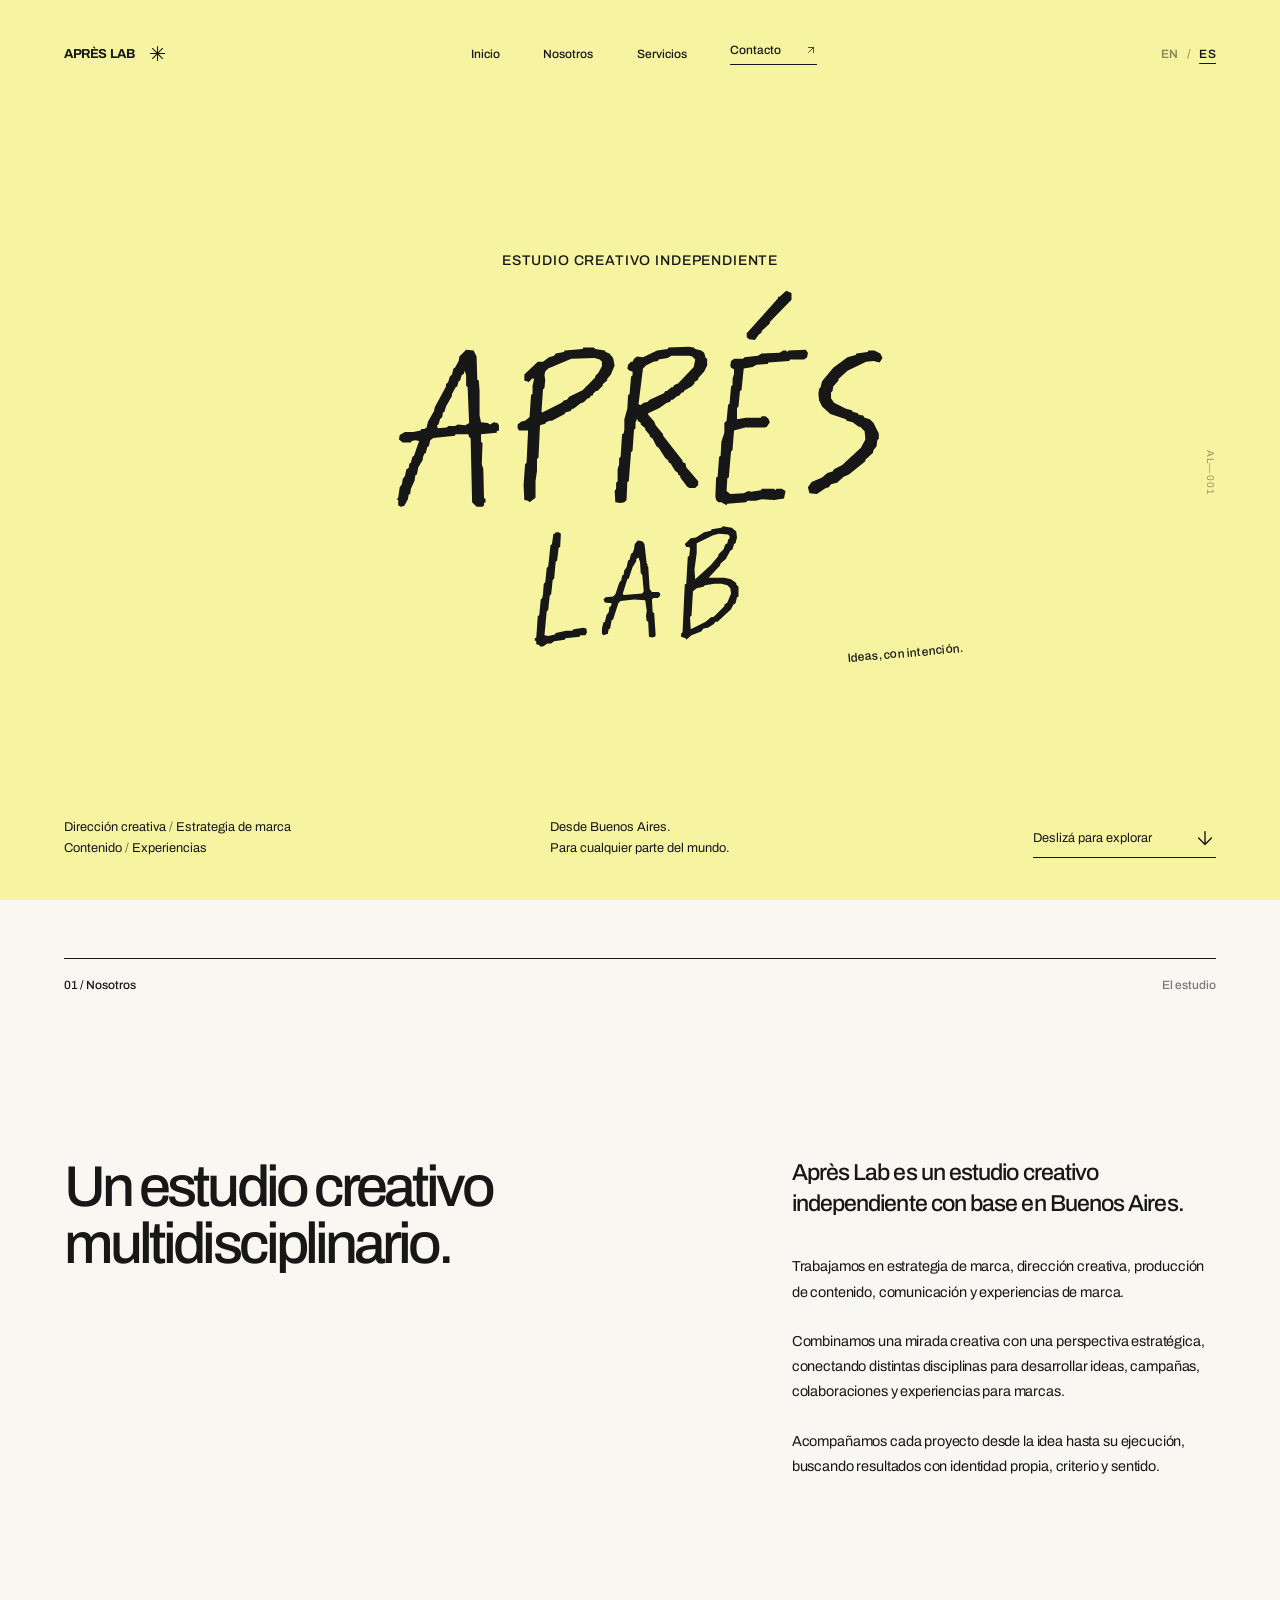
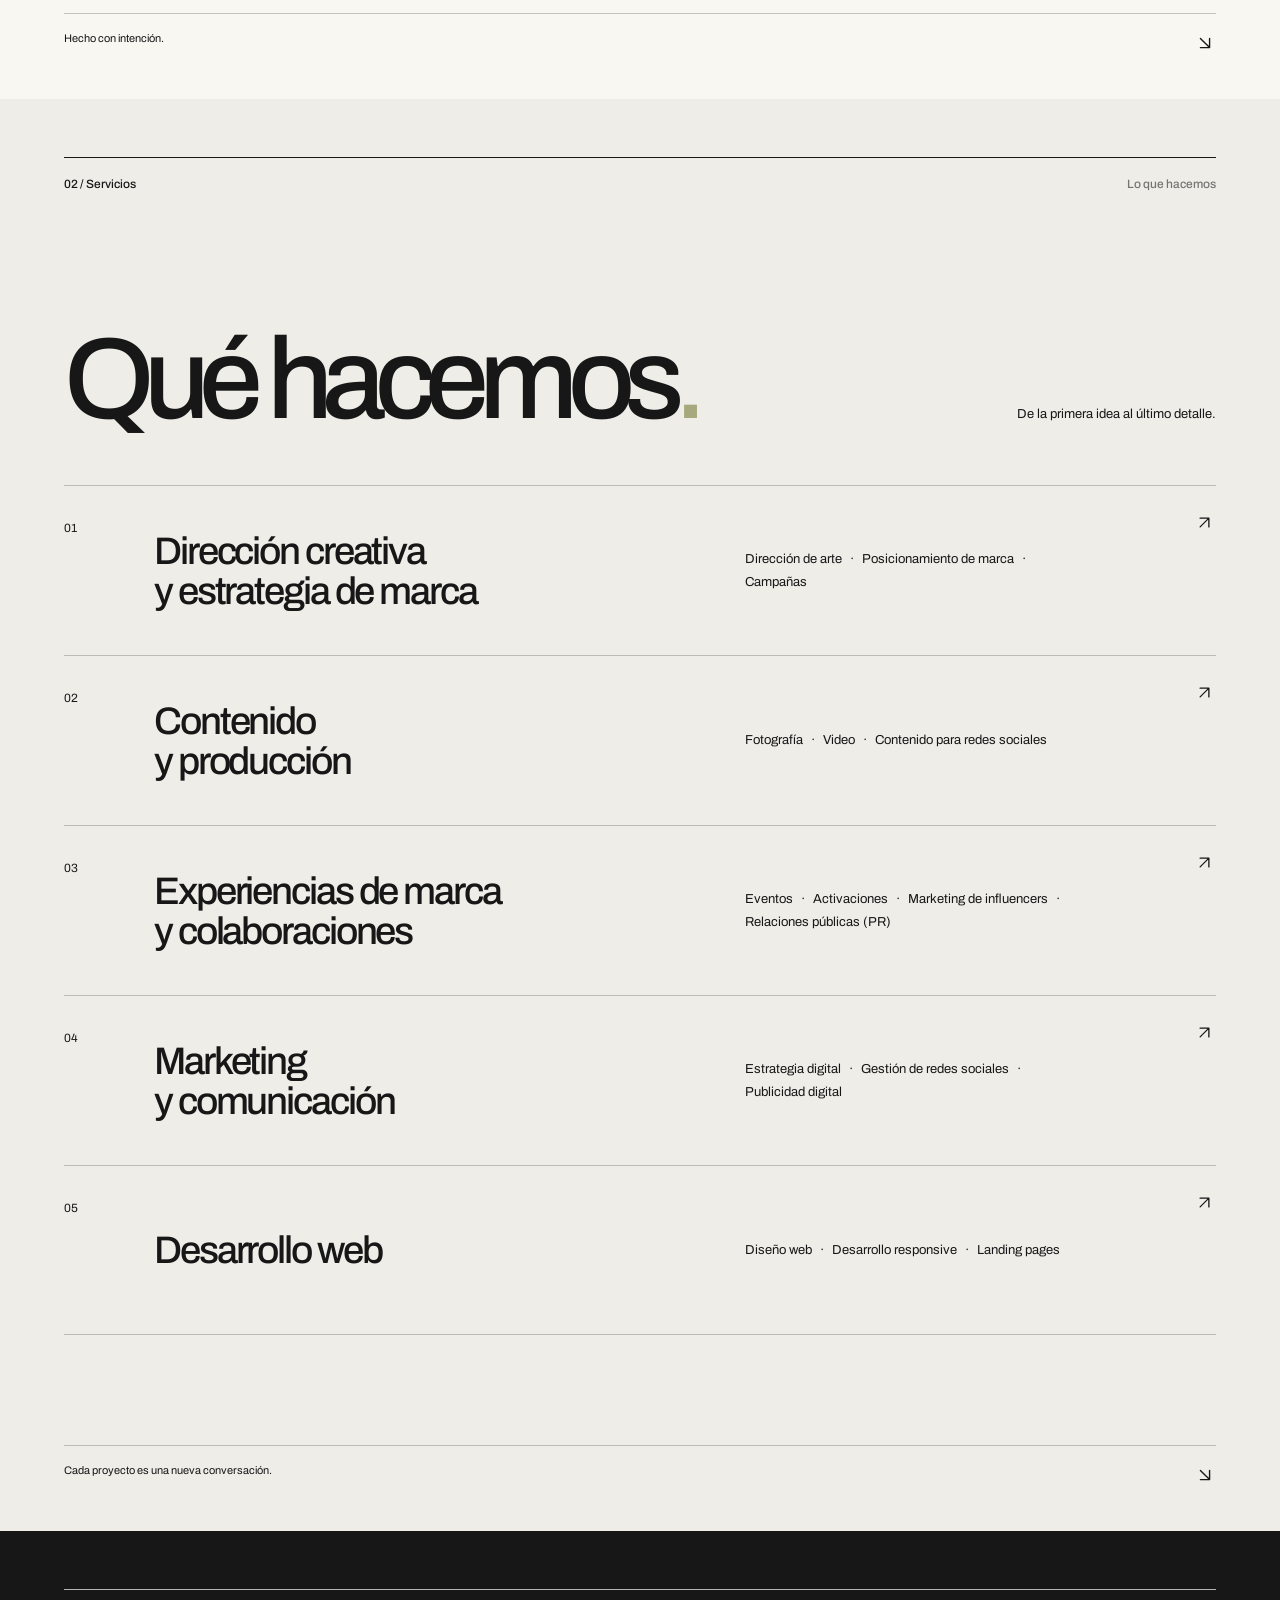
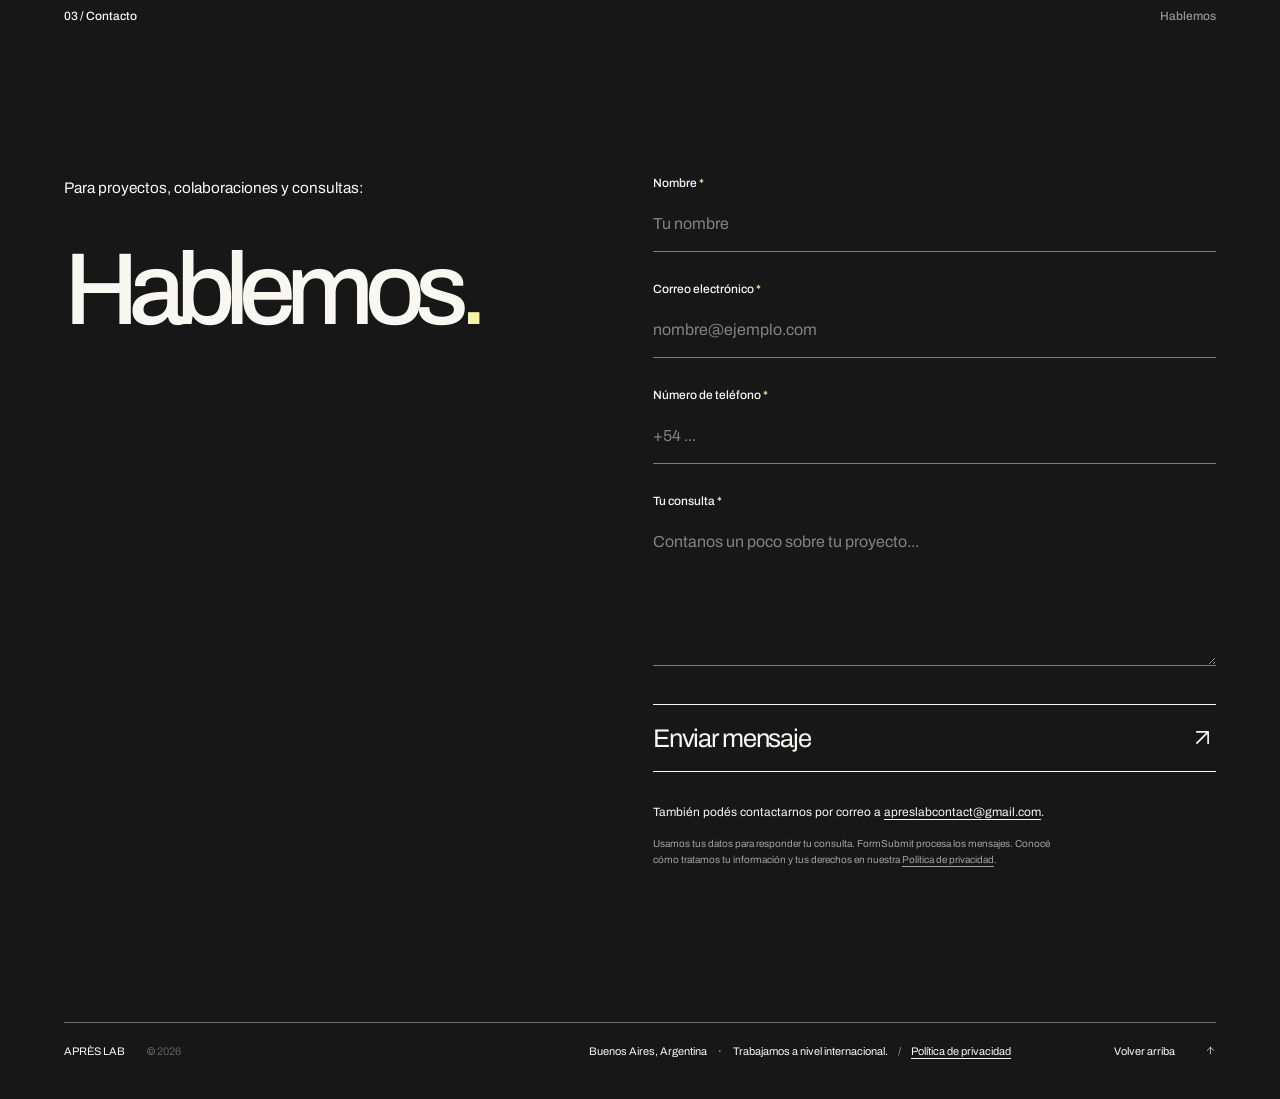
==== commit c621e239: "deploy: publish fifth web development service (es/index.html)" ====
--- a/es/index.html
+++ b/es/index.html
@@ -123,6 +123,12 @@
             <p>Estrategia digital <span>·</span> Gestión de redes sociales <span>·</span> Publicidad digital</p>
             <span class="service__asterisk" aria-hidden="true"><svg class="ui-icon ui-icon--up-right" viewBox="0 0 24 24" fill="none" stroke="currentColor" stroke-width="1.5" stroke-linecap="round" stroke-linejoin="round" aria-hidden="true" focusable="false"><path d="M7 17 17 7 M7 7h10v10"/></svg></span>
           </li>
+          <li class="service">
+            <span class="service__number">05</span>
+            <h3>Desarrollo web</h3>
+            <p>Diseño web <span>·</span> Desarrollo responsive <span>·</span> Landing pages</p>
+            <span class="service__asterisk" aria-hidden="true"><svg class="ui-icon ui-icon--up-right" viewBox="0 0 24 24" fill="none" stroke="currentColor" stroke-width="1.5" stroke-linecap="round" stroke-linejoin="round" aria-hidden="true" focusable="false"><path d="M7 17 17 7 M7 7h10v10"/></svg></span>
+          </li>
         </ol>
         <div class="section-end"><span>Cada proyecto es una nueva conversación.</span><span aria-hidden="true"><svg class="ui-icon ui-icon--down-right" viewBox="0 0 24 24" fill="none" stroke="currentColor" stroke-width="1.5" stroke-linecap="round" stroke-linejoin="round" aria-hidden="true" focusable="false"><path d="M7 7 17 17 M17 7v10H7"/></svg></span></div>
       </section>
--- a/styles.css
+++ b/styles.css
@@ -299,3 +299,52 @@
 .thanks-page__back .ui-icon {
   vertical-align: middle;
 }
+
+
+/* Bilingual privacy notices — unobtrusive editorial presentation. */
+.contact__privacy a,.footer__privacy-link {text-decoration:underline;text-underline-offset:3px;text-decoration-thickness:1px}
+.footer__privacy-link {white-space:nowrap}
+.footer__legal-sep {padding:0 8px;opacity:.55}
+.privacy-page {background:var(--paper)}
+.privacy-header {background:var(--yellow);padding:0 var(--side)}
+.privacy-header__inner {min-height:110px;display:flex;align-items:center;justify-content:space-between;gap:20px;border-bottom:1px solid var(--ink)}
+.privacy-header__right {display:flex;align-items:center;gap:clamp(20px,4vw,65px)}
+.privacy-header__back {font-size:12px;font-weight:500;border-bottom:1px solid currentColor;padding-bottom:6px;white-space:nowrap}
+.privacy-page .wordmark {font-size:13px}
+.privacy-hero {background:var(--yellow);padding:clamp(75px,11vw,150px) var(--side) clamp(72px,9vw,122px)}
+.privacy-hero__eyebrow {margin:0 0 30px;font-size:12px;letter-spacing:.09em;text-transform:uppercase}
+.privacy-hero h1 {font-size:clamp(65px,12vw,180px);font-weight:500;line-height:.88;letter-spacing:-.085em;margin:0}
+.privacy-hero__meta {display:flex;justify-content:space-between;align-items:flex-end;gap:25px;margin:55px 0 0;font-size:12px;line-height:1.6}
+.privacy-hero__meta p {margin:0;max-width:520px}
+.privacy-content {padding:clamp(80px,11vw,170px) var(--side) clamp(100px,12vw,175px)}
+.privacy-content__intro {max-width:940px;font-size:clamp(22px,3vw,43px);line-height:1.23;letter-spacing:-.045em;font-weight:500;margin:0 0 100px}
+.privacy-list {margin:90px 0 0;padding:0;list-style:none}
+.privacy-item {display:grid;grid-template-columns:minmax(0,.55fr) minmax(0,1fr);gap:clamp(32px,9vw,150px);border-top:1px solid var(--line);padding:33px 0 44px}
+.privacy-item:last-child {border-bottom:1px solid var(--line)}
+.privacy-item__title {display:grid;grid-template-columns:40px minmax(0,1fr);gap:10px;align-content:start}
+.privacy-item__number {font-size:11px;padding-top:6px}
+.privacy-item h2 {font-size:clamp(22px,2.6vw,38px);line-height:1.1;font-weight:500;letter-spacing:-.05em;margin:0}
+.privacy-item__text {max-width:660px;font-size:clamp(14px,1.2vw,17px);line-height:1.75}
+.privacy-item__text p {margin:0 0 16px}
+.privacy-item__text p:last-child {margin-bottom:0}
+.privacy-item__text a {text-decoration:underline;text-underline-offset:3px;overflow-wrap:anywhere}
+.privacy-footer {background:var(--ink);color:var(--paper);padding:40px var(--side);display:flex;align-items:center;justify-content:space-between;flex-wrap:wrap;gap:24px;font-size:12px}
+.privacy-footer p {margin:0}
+.privacy-footer a {border-bottom:1px solid currentColor;padding-bottom:5px}
+@media(max-width:640px){
+  .privacy-header__inner {min-height:80px}
+  .privacy-header__right {gap:16px}
+  .privacy-header__back {font-size:11px}
+  .privacy-header .wordmark {font-size:12px}
+  .privacy-hero {padding:90px var(--side) 80px}
+  .privacy-hero h1 {font-size:clamp(51px,13vw,90px)}
+  .privacy-hero__meta {flex-direction:column;align-items:flex-start;gap:22px;margin-top:48px}
+  .privacy-content {padding:90px var(--side) 120px}
+  .privacy-content__intro {font-size:25px}
+  .privacy-list {margin-top:65px}
+  .privacy-item {grid-template-columns:1fr;gap:24px;padding:26px 0 34px}
+  .privacy-item__title {grid-template-columns:34px 1fr}
+  .privacy-item h2 {font-size:26px}
+  .privacy-footer {padding:30px var(--side);font-size:11px}
+  .footer__legal-sep {padding:0 4px}
+}
